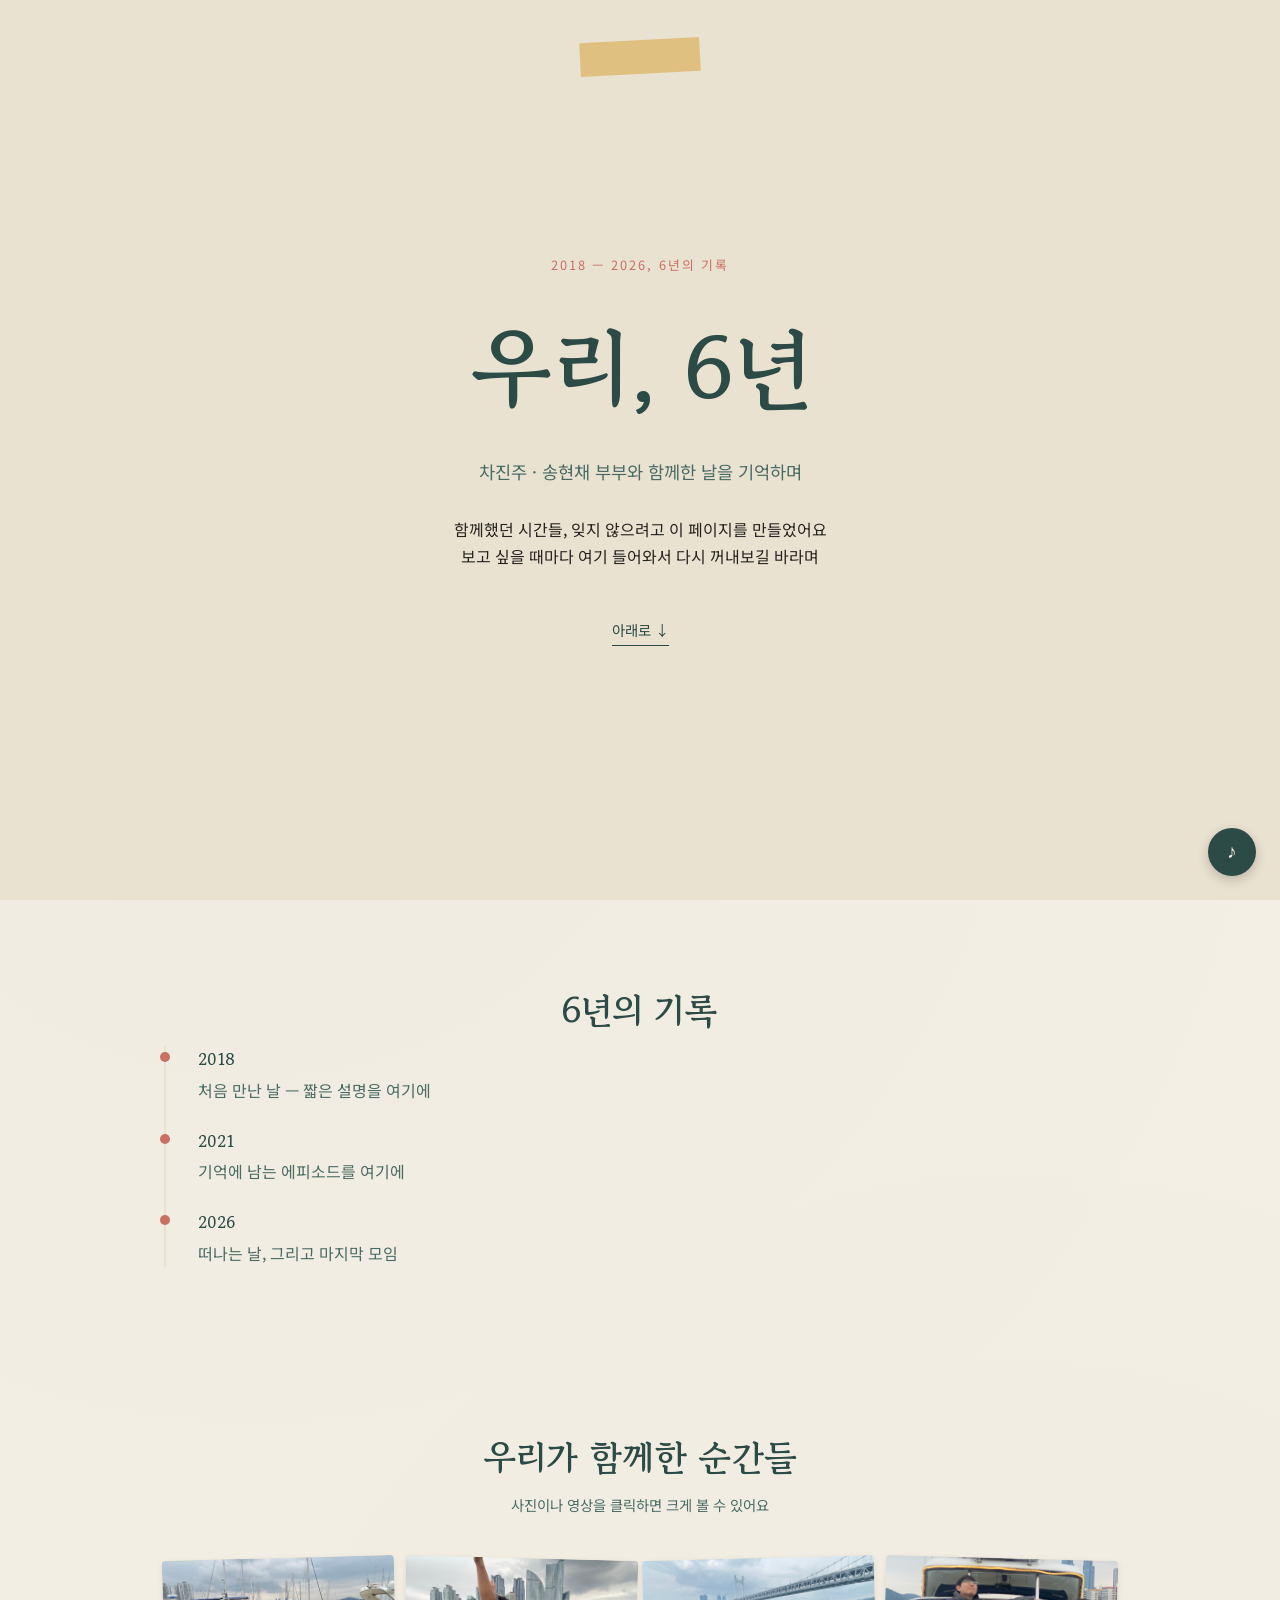
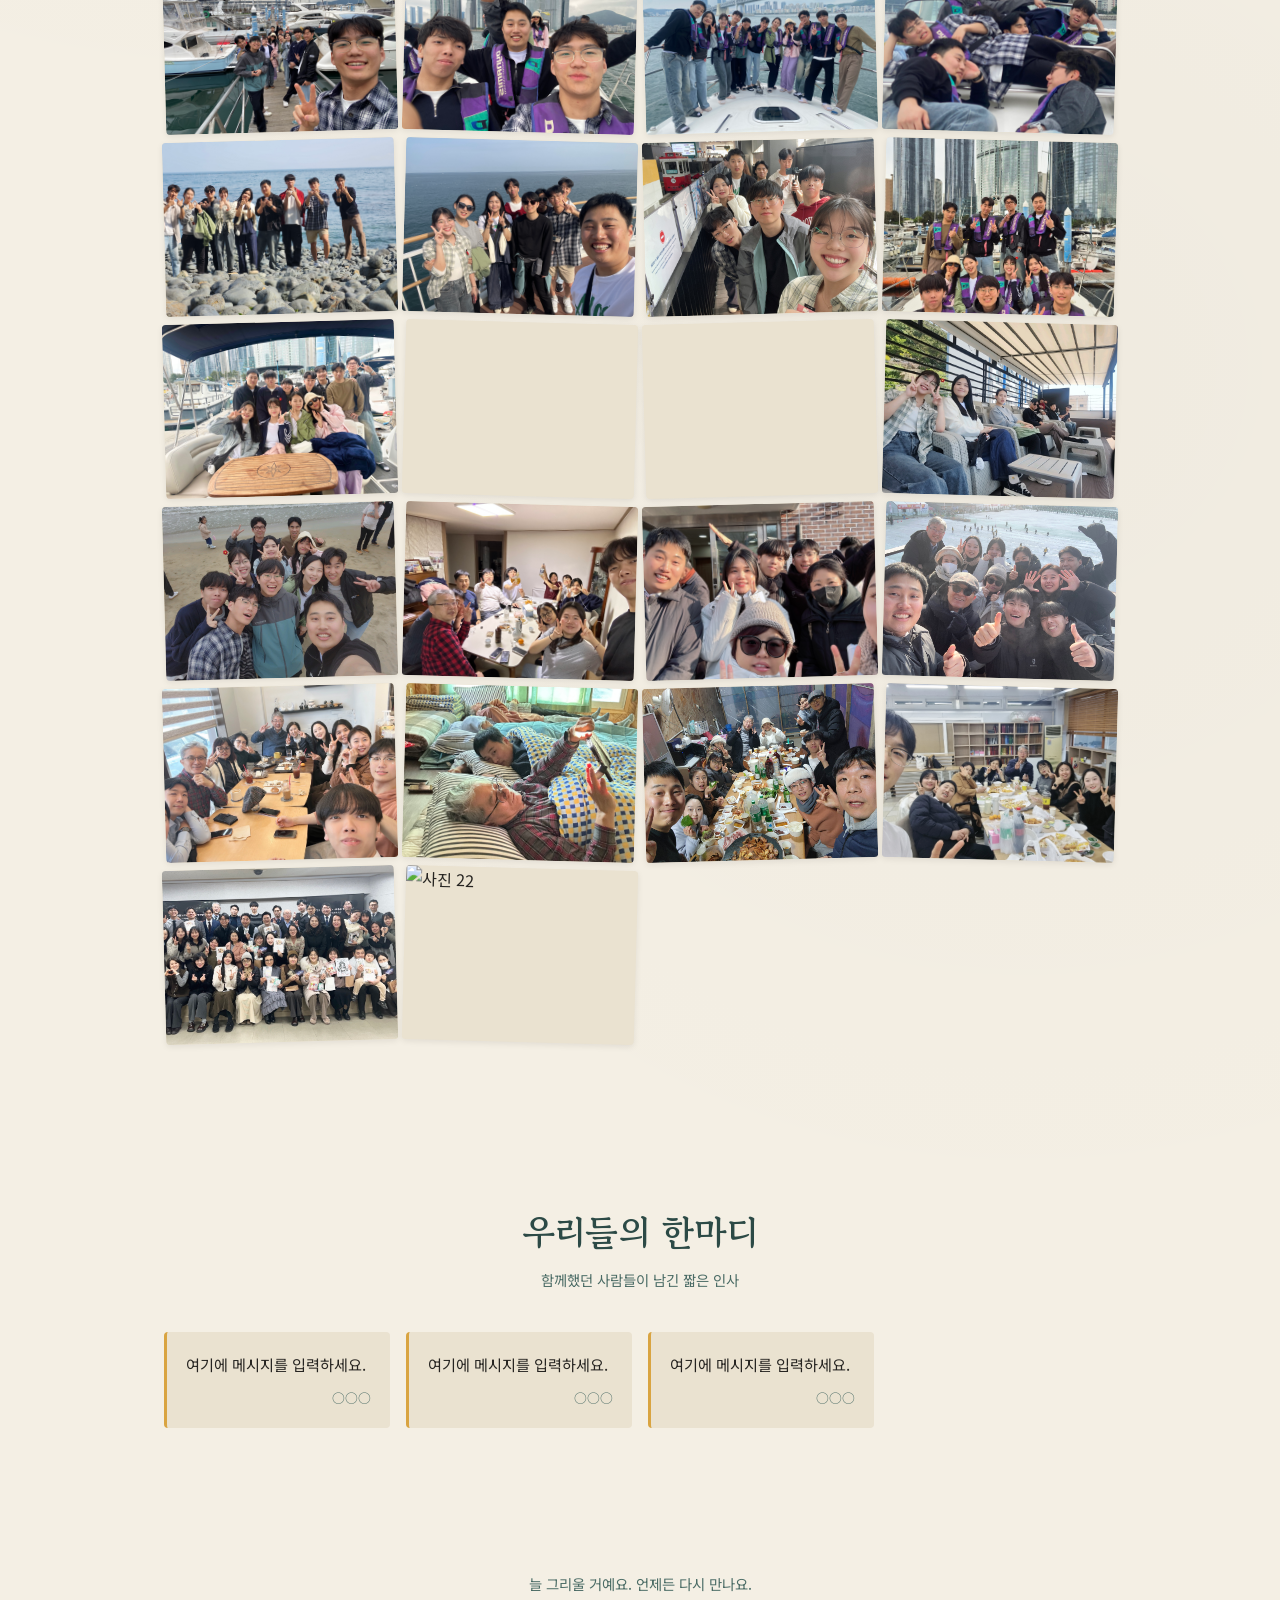
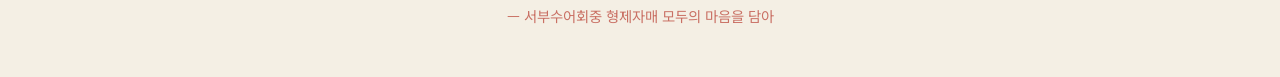
==== index.html @ b1789c15 "Merge branch 'main' of https://github.com/db-sxor/Memory" ====
<!DOCTYPE html>
<html lang="ko">
<head>
<meta charset="UTF-8">
<meta name="viewport" content="width=device-width, initial-scale=1.0">
<title>행복했던, 행복한, 행복할</title>
<link rel="preconnect" href="https://fonts.googleapis.com">
<link href="https://fonts.googleapis.com/css2?family=Gowun+Batang:wght@400;700&family=Noto+Sans+KR:wght@300;400;500;700&display=swap" rel="stylesheet">
<link rel="stylesheet" href="style.css">
</head>
<body>

  <!-- 배경음악 토글 버튼 -->
  <audio id="bgm" src="audio/song.mp3" loop></audio>
  <button id="musicToggle" class="music-toggle" aria-label="음악 재생/정지">
    <div id="musicTooltip" class="music-tooltip">
      버튼을 눌러 음악을 틀 수 있어요!
    </div>
    <span class="music-icon">♪</span>
  </button>

  <!-- ===== 1. HERO ===== -->
  <header class="hero">
    <div class="hero-tape"></div>
    <p class="hero-eyebrow">2018 — 2026, 6년의 기록</p>
    <h1 class="hero-title">우리, 6년</h1>
    <p class="hero-subtitle">차진주 · 송현채 부부와 함께한 날을 기억하며</p>
    <p class="hero-desc">
      함께했던 시간들, 잊지 않으려고 이 페이지를 만들었어요<br>
      보고 싶을 때마다 여기 들어와서 다시 꺼내보길 바라며
    </p>
    <a href="#gallery" class="hero-scroll" id="scrollBtn">아래로 ↓</a>
  </header>

  <!-- ===== 2. 타임라인 ===== -->
  <section class="timeline" id="timeline">
    <h2 class="section-title">6년의 기록</h2>
    <div class="timeline-track">
      <div class="timeline-item">
        <span class="timeline-year">2018</span>
        <p class="timeline-text">처음 만난 날 — 짧은 설명을 여기에</p>
      </div>
      <div class="timeline-item">
        <span class="timeline-year">2021</span>
        <p class="timeline-text">기억에 남는 에피소드를 여기에</p>
      </div>
      <div class="timeline-item">
        <span class="timeline-year">2026</span>
        <p class="timeline-text">떠나는 날, 그리고 마지막 모임</p>
      </div>
    </div>
  </section>

  <!-- ===== 3. 사진 및 영상 갤러리 ===== -->
  <section class="gallery" id="gallery">
    <h2 class="section-title">우리가 함께한 순간들</h2>
    <p class="section-desc">사진이나 영상을 클릭하면 크게 볼 수 있어요</p>
    <div class="gallery-grid" id="galleryGrid">
      <figure class="photo-card"><img src="images/1_250506.JPG" alt="사진 1" loading="lazy"></figure>
      <figure class="photo-card"><img src="images/2_250506.JPG" alt="사진 2" loading="lazy"></figure>
      <figure class="photo-card"><img src="images/3_250506.JPG" alt="사진 3" loading="lazy"></figure>
      <figure class="photo-card"><img src="images/4_250506.JPG" alt="사진 4" loading="lazy"></figure>
      <figure class="photo-card"><img src="images/5_250507.jpg" alt="사진 5" loading="lazy"></figure>
      <figure class="photo-card"><img src="images/6_250507.JPG" alt="사진 6" loading="lazy"></figure>
      <figure class="photo-card"><img src="images/7_250507.JPG" alt="사진 7" loading="lazy"></figure>
      <figure class="photo-card"><img src="images/8_250507.JPG" alt="사진 8" loading="lazy"></figure>
      <figure class="photo-card"><img src="images/9_250507.JPG" alt="사진 9" loading="lazy"></figure>
      
      <!-- 동영상 파일 (MP4) -->
      <figure class="photo-card">
        <video src="images/9-1_250507.MP4" autoplay muted loop playsinline></video>
      </figure>
      <figure class="photo-card">
        <video src="images/10_250507.MP4" autoplay muted loop playsinline></video>
      </figure>

      <figure class="photo-card"><img src="images/11_250508.JPG" alt="사진 12" loading="lazy"></figure>
      <figure class="photo-card"><img src="images/12_250508.JPG" alt="사진 13" loading="lazy"></figure>
      <figure class="photo-card"><img src="images/13_260110.jpg" alt="사진 14" loading="lazy"></figure>
      <figure class="photo-card"><img src="images/14_260117.JPG" alt="사진 15" loading="lazy"></figure>
      <figure class="photo-card"><img src="images/15_260117.JPG" alt="사진 16" loading="lazy"></figure>
      <figure class="photo-card"><img src="images/16_260117.JPG" alt="사진 17" loading="lazy"></figure>
      <figure class="photo-card"><img src="images/17_260117.jpg" alt="사진 18" loading="lazy"></figure>
      <figure class="photo-card"><img src="images/18_260117.JPG" alt="사진 19" loading="lazy"></figure>
      <figure class="photo-card"><img src="images/19_260221.JPG" alt="사진 20" loading="lazy"></figure>
      <figure class="photo-card"><img src="images/20_260110.JPG" alt="사진 21" loading="lazy"></figure>
      <figure class="photo-card"><img src="images/21_260222.JPG" alt="사진 22" loading="lazy"></figure>
    </div>
  </section>

  <!-- 라이트박스 (사진 및 영상 확대용) -->
  <div class="lightbox" id="lightbox">
    <button class="lightbox-close" id="lightboxClose" aria-label="닫기">×</button>
    <img src="" alt="" id="lightboxImg" style="display: none;">
    <video src="" id="lightboxVideo" controls style="display: none;"></video>
  </div>

  <!-- ===== 4. 메시지 모음 ===== -->
  <section class="messages" id="messages">
    <h2 class="section-title">우리들의 한마디</h2>
    <p class="section-desc">함께했던 사람들이 남긴 짧은 인사</p>
    <div class="message-wall" id="messageWall"></div>
  </section>

  <!-- ===== 5. FOOTER ===== -->
  <footer class="site-footer">
    <p>늘 그리울 거예요. 언제든 다시 만나요.</p>
    <p class="footer-signature">— 서부수어회중 형제자매 모두의 마음을 담아</p>
  </footer>

  <script src="script.js"></script>
</body>
</html>
---- style.css ----
/* =========================================================
   토큰
   색: 종이 크림 #F4EFE4 / 잉크 딥틸 #2C4A46 / 로즈 #C97064 / 머스타드 #D9A441 / 잉크 블랙 #262421
   글꼴: 제목 Gowun Batang(손글씨 같은 세리프) / 본문 Noto Sans KR
========================================================= */
:root {
  --paper: #F4EFE4;
  --paper-deep: #EAE2D0;
  --ink: #2C4A46;
  --ink-soft: #4A6B65;
  --rose: #C97064;
  --mustard: #D9A441;
  --text: #262421;
  --radius: 4px;
}

* { box-sizing: border-box; margin: 0; padding: 0; }

body {
  background: var(--paper);
  color: var(--text);
  font-family: 'Noto Sans KR', sans-serif;
  line-height: 1.7;
  /* 종이 질감: 은은한 노이즈 그라디언트 */
  background-image:
    radial-gradient(circle at 20% 20%, rgba(0,0,0,0.02) 0%, transparent 40%),
    radial-gradient(circle at 80% 60%, rgba(0,0,0,0.02) 0%, transparent 40%);
}

h1, h2 { font-family: 'Gowun Batang', serif; }

.section-title {
  font-size: clamp(1.6rem, 4vw, 2.2rem);
  text-align: center;
  color: var(--ink);
  margin-bottom: 0.4rem;
}
.section-desc {
  text-align: center;
  color: var(--ink-soft);
  font-size: 0.9rem;
  margin-bottom: 2.5rem;
}

section { padding: 5rem 1.5rem; max-width: 1000px; margin: 0 auto; }

/* ===== HERO ===== */
.hero {
  min-height: 100svh;
  display: flex;
  flex-direction: column;
  align-items: center;
  justify-content: center;
  text-align: center;
  padding: 2rem;
  position: relative;
  background: var(--paper-deep);
}
.hero-tape {
  position: absolute;
  top: 40px;
  width: 120px;
  height: 34px;
  background: rgba(217, 164, 65, 0.55);
  transform: rotate(-3deg);
}
.hero-eyebrow {
  letter-spacing: 0.15em;
  font-size: 0.8rem;
  color: var(--rose);
  text-transform: uppercase;
  margin-bottom: 1rem;
}
.hero-title {
  font-size: clamp(3rem, 10vw, 5.5rem);
  color: var(--ink);
}
.hero-subtitle {
  margin-top: 1rem;
  font-size: 1.1rem;
  color: var(--ink-soft);
}
.hero-desc {
  margin-top: 1.8rem;
  max-width: 480px;
  color: var(--text);
}
.hero-scroll {
  margin-top: 3rem;
  color: var(--ink);
  text-decoration: none;
  border-bottom: 1px solid var(--ink);
  padding-bottom: 2px;
  font-size: 0.9rem;
}

/* ===== TIMELINE ===== */
.timeline-track {
  display: flex;
  flex-direction: column;
  gap: 1.5rem;
  border-left: 2px solid var(--paper-deep);
  padding-left: 2rem;
}
.timeline-item { position: relative; }
.timeline-item::before {
  content: "";
  position: absolute;
  left: -2.4rem;
  top: 6px;
  width: 10px;
  height: 10px;
  border-radius: 50%;
  background: var(--rose);
}
.timeline-year {
  font-family: 'Gowun Batang', serif;
  color: var(--ink);
  font-weight: 700;
  display: block;
  margin-bottom: 0.2rem;
}
.timeline-text { color: var(--ink-soft); }

/* ===== GALLERY ===== */
.gallery-grid {
  display: grid !important;
  grid-template-columns: repeat(4, 1fr) !important;
  gap: 0.5rem;
}
.photo-card {
  overflow: hidden;
  border-radius: var(--radius);
  background: var(--paper-deep);
  cursor: pointer;
  transform: rotate(0deg);
  transition: transform 0.25s ease, box-shadow 0.25s ease;
  box-shadow: 0 2px 6px rgba(0,0,0,0.08);
}
.photo-card:nth-child(odd) { transform: rotate(-1.5deg); }
.photo-card:nth-child(even) { transform: rotate(1.5deg); }
.photo-card:hover {
  transform: rotate(0deg) scale(1.03);
  box-shadow: 0 8px 20px rgba(0,0,0,0.15);
}
.photo-card img {
  width: 100%;
  aspect-ratio: 4/3;
  object-fit: cover;
  display: block;
}

/* 동영상이 카드 안에서 사진처럼 깔끔하게 차도록 스타일 보정 */
  .photo-card video {
    width: 100%;
    height: 100%;
    object-fit: cover;
    display: block;
    cursor: pointer;
  }
  /* 라이트박스 내 비디오 스타일 */
  .lightbox video {
    max-width: 90%;
    max-height: 80vh;
    border-radius: 8px;
    outline: none;
  }

/* ===== LIGHTBOX ===== */
.lightbox {
  display: none;
  position: fixed;
  inset: 0;
  background: rgba(38,36,33,0.92);
  z-index: 100;
  align-items: center;
  justify-content: center;
  padding: 2rem;
}
.lightbox.active { display: flex; }
.lightbox img {
  max-width: 90vw;
  max-height: 85vh;
  border-radius: var(--radius);
}
.lightbox-close {
  position: absolute;
  top: 1.5rem;
  right: 1.5rem;
  background: none;
  border: none;
  color: var(--paper);
  font-size: 2rem;
  cursor: pointer;
}

/* ===== MESSAGES ===== */
.message-wall {
  display: grid;
  grid-template-columns: repeat(auto-fill, minmax(220px, 1fr));
  gap: 1rem;
}
.message-card {
  background: var(--paper-deep);
  border-radius: var(--radius);
  padding: 1.2rem;
  font-size: 0.95rem;
  border-left: 3px solid var(--mustard);
}
.message-name {
  display: block;
  margin-top: 0.6rem;
  font-size: 0.8rem;
  color: var(--ink-soft);
  text-align: right;
}

/* ===== FOOTER ===== */
.site-footer {
  text-align: center;
  padding: 4rem 1.5rem 3rem;
  color: var(--ink-soft);
  font-size: 0.9rem;
}
.footer-signature { margin-top: 0.5rem; color: var(--rose); }

/* ===== MUSIC TOGGLE ===== */
.music-toggle {
  position: fixed;
  bottom: 1.5rem;
  right: 1.5rem;
  width: 48px;
  height: 48px;
  border-radius: 50%;
  border: none;
  background: var(--ink);
  color: var(--paper);
  font-size: 1.2rem;
  cursor: pointer;
  z-index: 50;
  box-shadow: 0 4px 12px rgba(0,0,0,0.2);
}
.music-toggle.playing { background: var(--rose); }

.music-tooltip {
  position: absolute;
  bottom: 130%; 
  right: 0;               /* 오른쪽 끝 기준으로 정렬 (밖으로 나가는 현상 방지) */
  left: auto;             /* 기존 중앙 정렬 해제 */
  transform: none;        /* 기존 중앙 정렬 해제 */
  
  background-color: #222222;
  color: #ffffff;
  
  padding: 10px 18px;
  font-size: 15px;
  font-weight: 600;
  border-radius: 10px;
  
  white-space: nowrap;
  box-shadow: 0 4px 14px rgba(0, 0, 0, 0.25);
  
  opacity: 1;
  transition: opacity 0.4s ease, transform 0.4s ease;
  pointer-events: none;
  z-index: 10;
}

/* 꼬리표 위치: 오른쪽 밑으로 이동 */
.music-tooltip::after {
  content: "";
  position: absolute;
  top: 100%;
  right: 15px;            /* 오른쪽 끝에서 15px 안쪽에 꼬리표 배치 */
  left: auto;             /* 기존 중앙 정렬 해제 */
  transform: none;        /* 기존 중앙 정렬 해제 */
  border-width: 8px;
  border-style: solid;
  border-color: #222222 transparent transparent transparent;
}

/* 3초 후 사라짐 클래스 */
.music-tooltip.fade-out {
  opacity: 0;
  transform: translateY(6px);
}

@media (max-width: 600px) {
  section { padding: 3.5rem 1.2rem; }
}
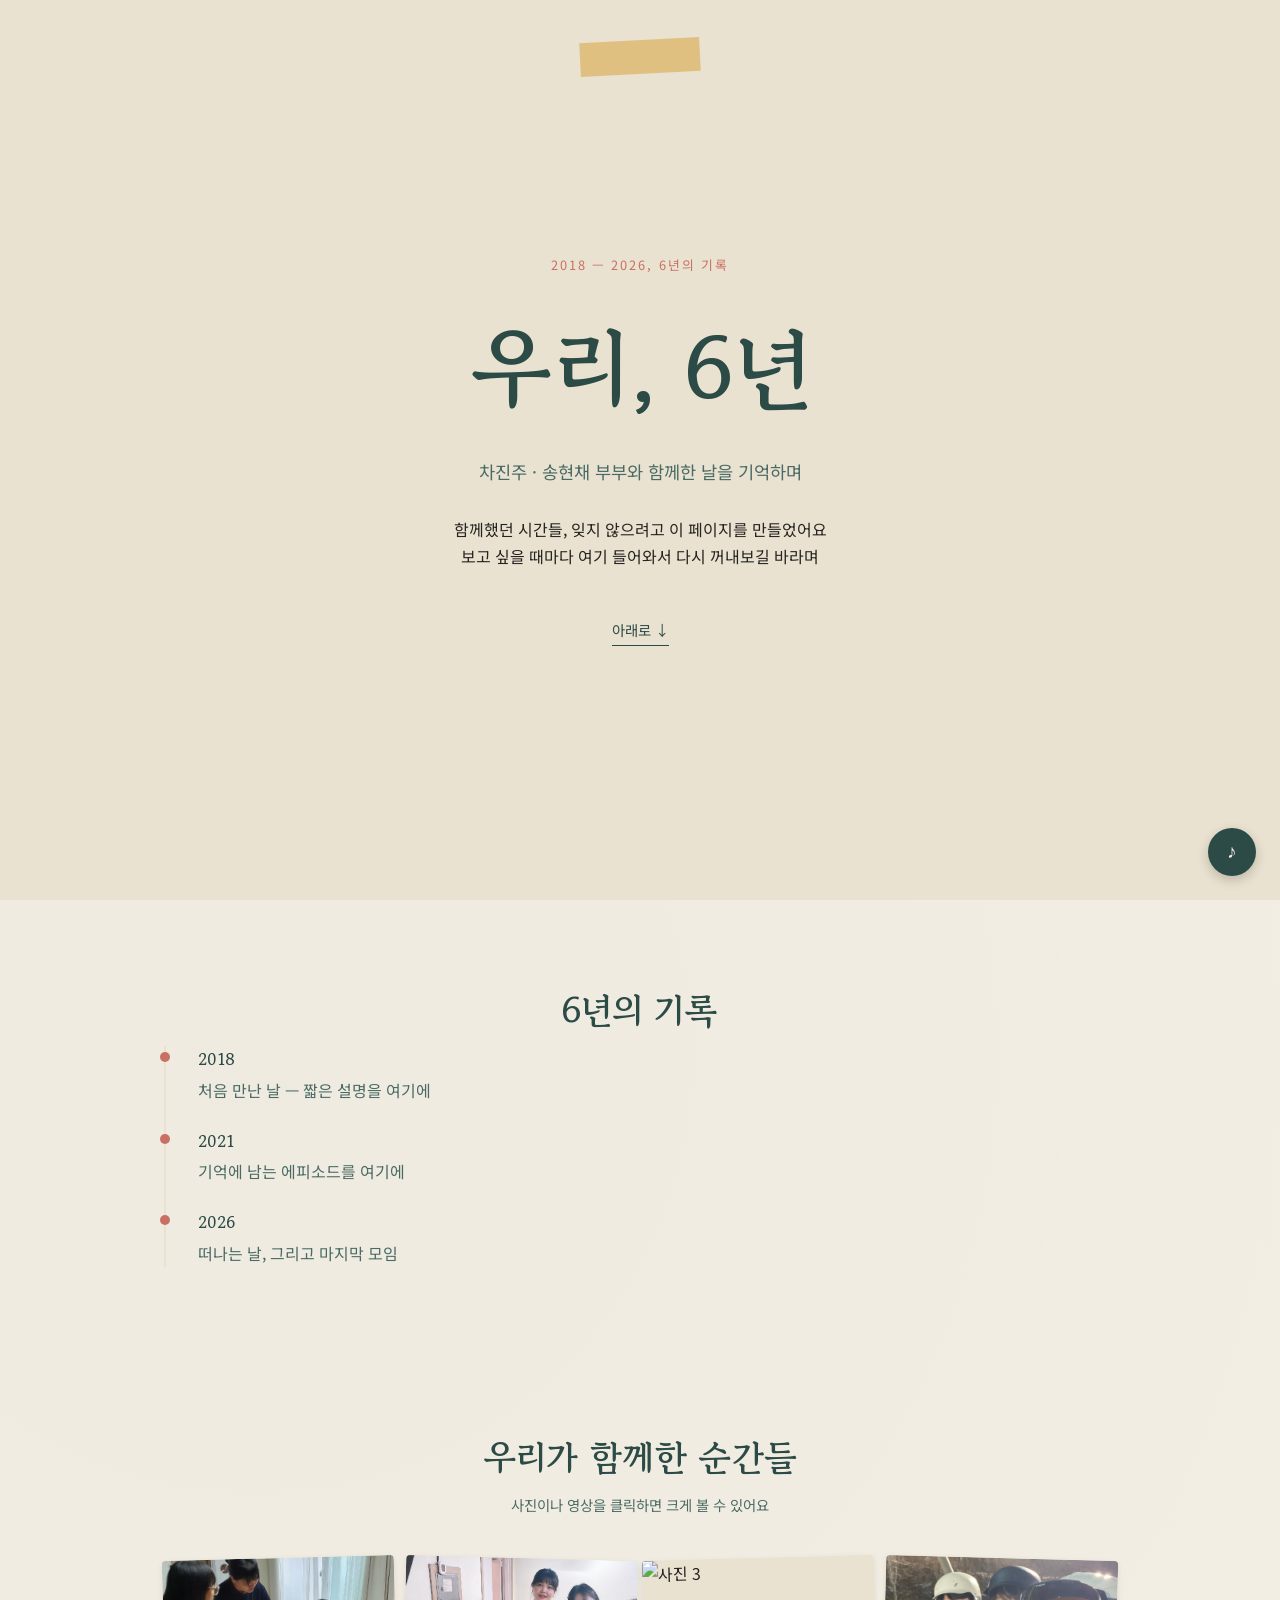
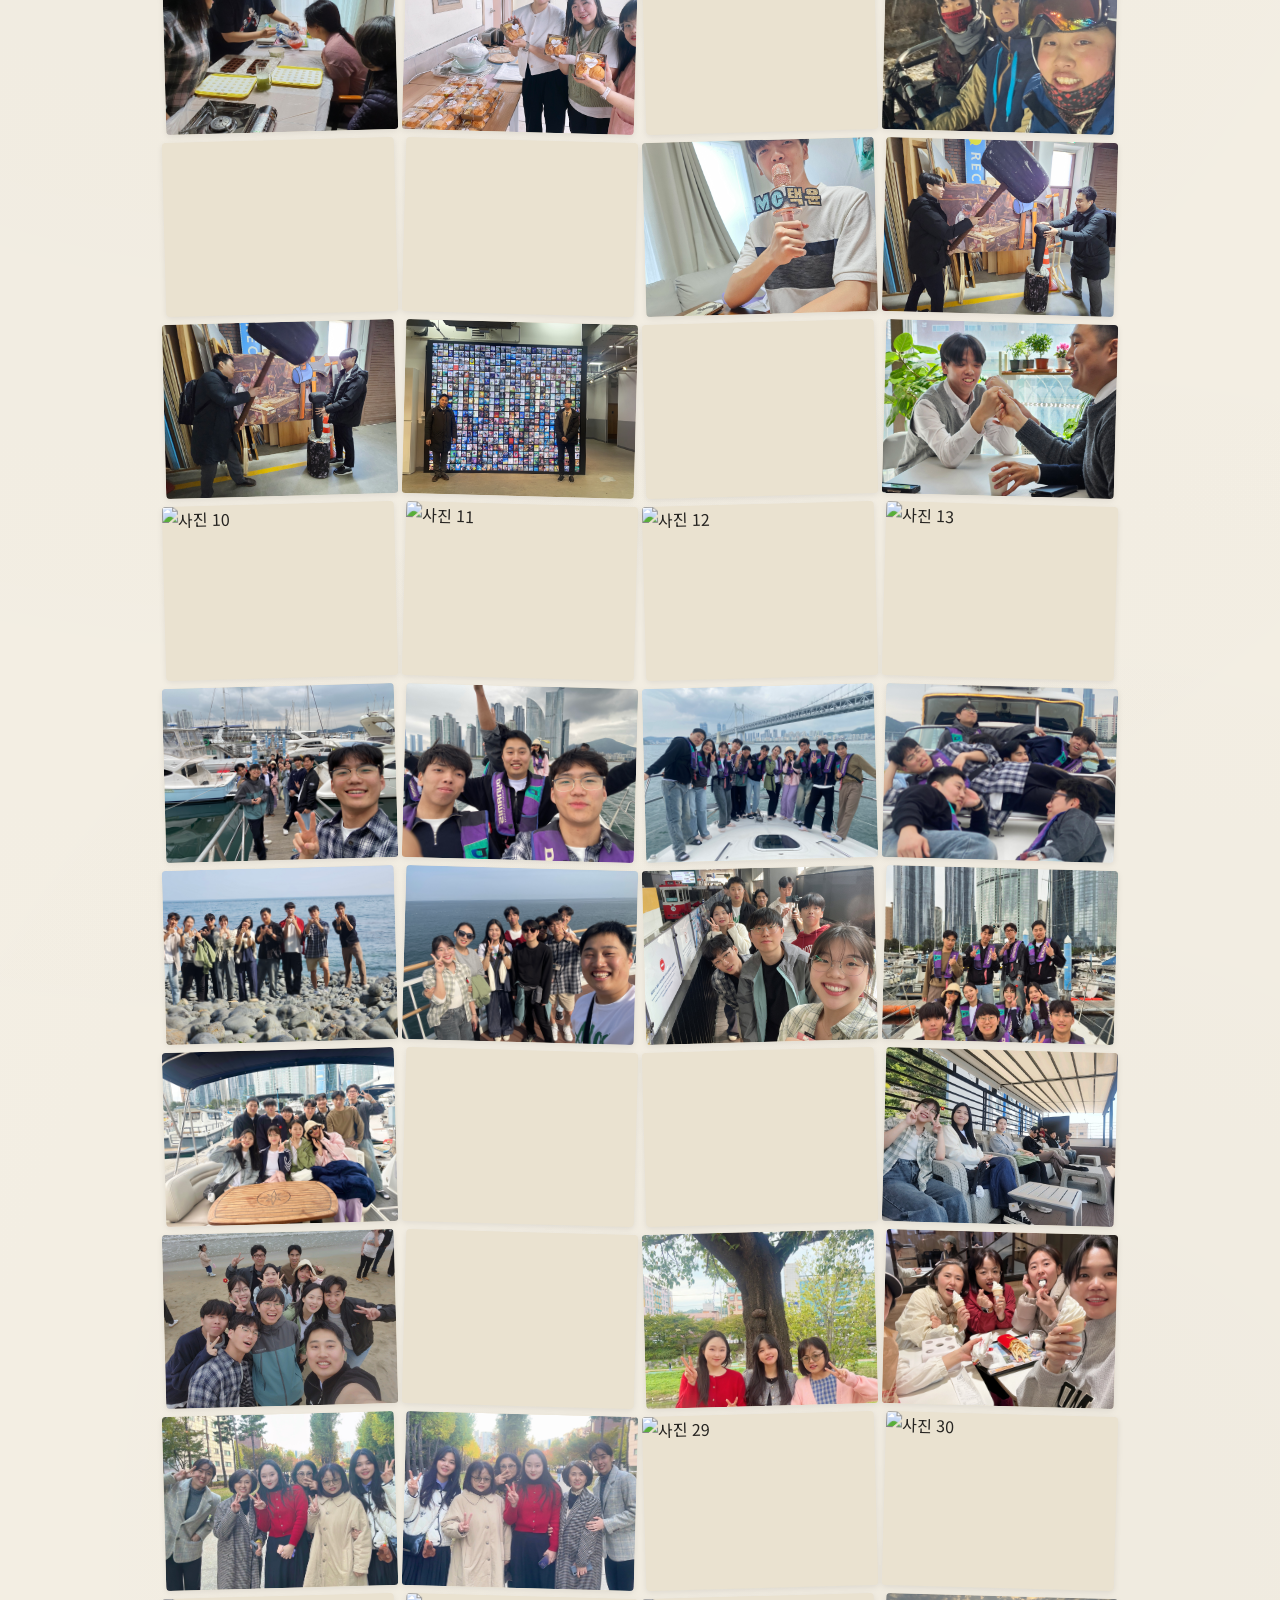
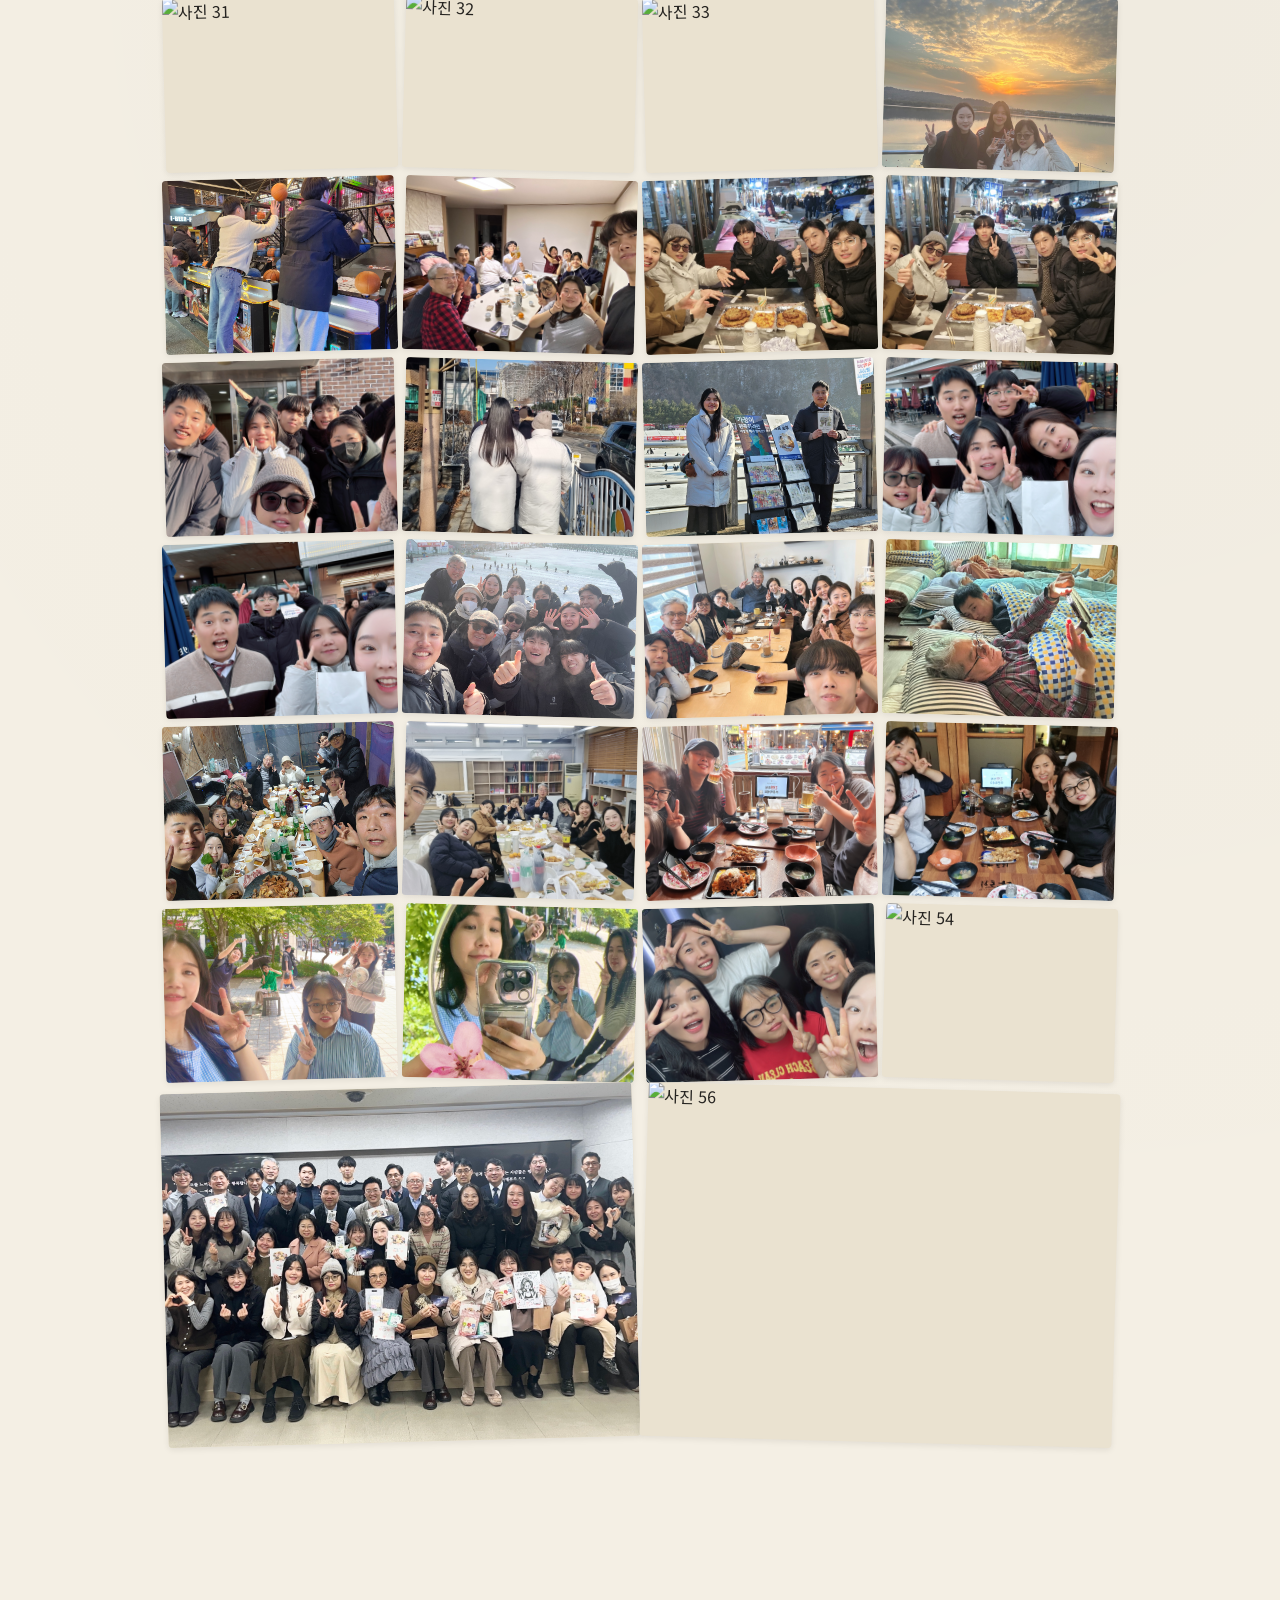
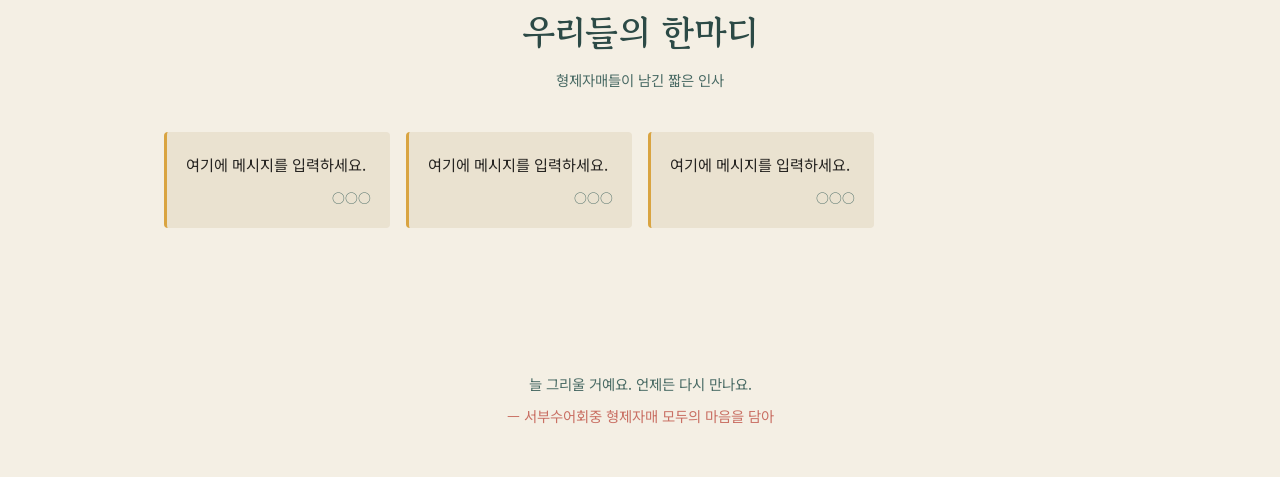
==== commit 09fa6acb: "사진/동영상/음악 추가, 멘트 변경" ====
--- a/index.html
+++ b/index.html
@@ -11,7 +11,7 @@
 <body>
 
   <!-- 배경음악 토글 버튼 -->
-  <audio id="bgm" src="audio/song.mp3" loop></audio>
+  <audio id="bgm"></audio>
   <button id="musicToggle" class="music-toggle" aria-label="음악 재생/정지">
     <div id="musicTooltip" class="music-tooltip">
       버튼을 눌러 음악을 틀 수 있어요!
@@ -56,35 +56,68 @@
     <h2 class="section-title">우리가 함께한 순간들</h2>
     <p class="section-desc">사진이나 영상을 클릭하면 크게 볼 수 있어요</p>
     <div class="gallery-grid" id="galleryGrid">
-      <figure class="photo-card"><img src="images/1_250506.JPG" alt="사진 1" loading="lazy"></figure>
-      <figure class="photo-card"><img src="images/2_250506.JPG" alt="사진 2" loading="lazy"></figure>
-      <figure class="photo-card"><img src="images/3_250506.JPG" alt="사진 3" loading="lazy"></figure>
-      <figure class="photo-card"><img src="images/4_250506.JPG" alt="사진 4" loading="lazy"></figure>
-      <figure class="photo-card"><img src="images/5_250507.jpg" alt="사진 5" loading="lazy"></figure>
-      <figure class="photo-card"><img src="images/6_250507.JPG" alt="사진 6" loading="lazy"></figure>
-      <figure class="photo-card"><img src="images/7_250507.JPG" alt="사진 7" loading="lazy"></figure>
-      <figure class="photo-card"><img src="images/8_250507.JPG" alt="사진 8" loading="lazy"></figure>
-      <figure class="photo-card"><img src="images/9_250507.JPG" alt="사진 9" loading="lazy"></figure>
-      
-      <!-- 동영상 파일 (MP4) -->
-      <figure class="photo-card">
-        <video src="images/9-1_250507.MP4" autoplay muted loop playsinline></video>
-      </figure>
-      <figure class="photo-card">
-        <video src="images/10_250507.MP4" autoplay muted loop playsinline></video>
-      </figure>
-
-      <figure class="photo-card"><img src="images/11_250508.JPG" alt="사진 12" loading="lazy"></figure>
-      <figure class="photo-card"><img src="images/12_250508.JPG" alt="사진 13" loading="lazy"></figure>
-      <figure class="photo-card"><img src="images/13_260110.jpg" alt="사진 14" loading="lazy"></figure>
-      <figure class="photo-card"><img src="images/14_260117.JPG" alt="사진 15" loading="lazy"></figure>
-      <figure class="photo-card"><img src="images/15_260117.JPG" alt="사진 16" loading="lazy"></figure>
-      <figure class="photo-card"><img src="images/16_260117.JPG" alt="사진 17" loading="lazy"></figure>
-      <figure class="photo-card"><img src="images/17_260117.jpg" alt="사진 18" loading="lazy"></figure>
-      <figure class="photo-card"><img src="images/18_260117.JPG" alt="사진 19" loading="lazy"></figure>
-      <figure class="photo-card"><img src="images/19_260221.JPG" alt="사진 20" loading="lazy"></figure>
-      <figure class="photo-card"><img src="images/20_260110.JPG" alt="사진 21" loading="lazy"></figure>
-      <figure class="photo-card"><img src="images/21_260222.JPG" alt="사진 22" loading="lazy"></figure>
+      <figure class="photo-card"><img src="images/A_230117.jpg" alt="사진 1" loading="lazy"></figure>
+      <figure class="photo-card"><img src="images/B_230614.jpg" alt="사진 2" loading="lazy"></figure>
+      <figure class="photo-card"><img src="images/C_230910.jpg" alt="사진 3" loading="lazy"></figure>
+      <figure class="photo-card"><img src="images/D_240211.jpg" alt="사진 4" loading="lazy"></figure>
+      <figure class="photo-card"><video src="images/E_240719.mp4" autoplay muted loop playsinline></video></figure>
+      <figure class="photo-card"><video src="images/F_240823.mp4" autoplay muted loop playsinline></video></figure>
+      <figure class="photo-card"><img src="images/G_240907.jpg" alt="사진 5" loading="lazy"></figure>
+      <figure class="photo-card"><img src="images/H_250206_1.jpg" alt="사진 6" loading="lazy"></figure>
+      <figure class="photo-card"><img src="images/I_250206_2.jpg" alt="사진 7" loading="lazy"></figure>
+      <figure class="photo-card"><img src="images/J_250206_3.jpg" alt="사진 8" loading="lazy"></figure>
+      <figure class="photo-card"><video src="images/K_250222_1.mp4" autoplay muted loop playsinline></video></figure>
+      <figure class="photo-card"><img src="images/L_250222_2.jpg" alt="사진 9" loading="lazy"></figure>
+      <figure class="photo-card"><img src="images/M_250329_1.jpg" alt="사진 10" loading="lazy"></figure>
+      <figure class="photo-card"><img src="images/N_250329_2.jpg" alt="사진 11" loading="lazy"></figure>
+      <figure class="photo-card"><img src="images/O_250329_3.jpg" alt="사진 12" loading="lazy"></figure>
+      <figure class="photo-card"><img src="images/P_250329_4.jpg" alt="사진 13" loading="lazy"></figure>
+      <figure class="photo-card"><img src="images/1_250506.JPG" alt="사진 14" loading="lazy"></figure>
+      <figure class="photo-card"><img src="images/2_250506.JPG" alt="사진 15" loading="lazy"></figure>
+      <figure class="photo-card"><img src="images/3_250506.JPG" alt="사진 16" loading="lazy"></figure>
+      <figure class="photo-card"><img src="images/4_250506.JPG" alt="사진 17" loading="lazy"></figure>
+      <figure class="photo-card"><img src="images/5_250507.jpg" alt="사진 18" loading="lazy"></figure>
+      <figure class="photo-card"><img src="images/6_250507.JPG" alt="사진 19" loading="lazy"></figure>
+      <figure class="photo-card"><img src="images/7_250507.JPG" alt="사진 20" loading="lazy"></figure>
+      <figure class="photo-card"><img src="images/8_250507.JPG" alt="사진 21" loading="lazy"></figure>
+      <figure class="photo-card"><img src="images/9_250507.JPG" alt="사진 22" loading="lazy"></figure>
+      <figure class="photo-card"><video src="images/9-1_250507.MP4" autoplay muted loop playsinline></video></figure>
+      <figure class="photo-card"><video src="images/10_250507.MP4" autoplay muted loop playsinline></video></figure>
+      <figure class="photo-card"><img src="images/11_250508.JPG" alt="사진 23" loading="lazy"></figure>
+      <figure class="photo-card"><img src="images/12_250508.JPG" alt="사진 24" loading="lazy"></figure>
+      <figure class="photo-card"><video src="images/Q_250601_1.mp4" autoplay muted loop playsinline></video></figure>
+      <figure class="photo-card"><img src="images/R_251019.jpg" alt="사진 25" loading="lazy"></figure>
+      <figure class="photo-card"><img src="images/S_251102_1.jpg" alt="사진 26" loading="lazy"></figure>
+      <figure class="photo-card"><img src="images/T_251102_2.jpg" alt="사진 27" loading="lazy"></figure>
+      <figure class="photo-card"><img src="images/U_251102_3.jpg" alt="사진 28" loading="lazy"></figure>
+      <figure class="photo-card"><img src="images/V_251102_4.jpg" alt="사진 29" loading="lazy"></figure>
+      <figure class="photo-card"><img src="images/W_251102_5.jpg" alt="사진 30" loading="lazy"></figure>
+      <figure class="photo-card"><img src="images/X_251102_6.jpg" alt="사진 31" loading="lazy"></figure>
+      <figure class="photo-card"><img src="images/Y_251102_7.jpg" alt="사진 32" loading="lazy"></figure>
+      <figure class="photo-card"><img src="images/Z_251102_8.jpg" alt="사진 33" loading="lazy"></figure>
+      <figure class="photo-card"><img src="images/A1_251115.jpg" alt="사진 34" loading="lazy"></figure>
+      <figure class="photo-card"><img src="images/B1_251231.jpg" alt="사진 35" loading="lazy"></figure>
+      <figure class="photo-card"><img src="images/13_260110.jpg" alt="사진 36" loading="lazy"></figure>
+      <figure class="photo-card"><img src="images/C1_260114_1.jpg" alt="사진 37" loading="lazy"></figure>
+      <figure class="photo-card"><img src="images/D1_260114_2.jpg" alt="사진 38" loading="lazy"></figure>
+      <figure class="photo-card"><img src="images/14_260117.JPG" alt="사진 39" loading="lazy"></figure>
+      <figure class="photo-card"><img src="images/E1_260117_1.jpg" alt="사진 40" loading="lazy"></figure>
+      <figure class="photo-card"><img src="images/F1_260117_2.jpg" alt="사진 41" loading="lazy"></figure>
+      <figure class="photo-card"><img src="images/G1_260117_3.jpg" alt="사진 42" loading="lazy"></figure>
+      <figure class="photo-card"><img src="images/H1_260117_4.jpg" alt="사진 43" loading="lazy"></figure>
+      <figure class="photo-card"><img src="images/15_260117.JPG" alt="사진 44" loading="lazy"></figure>
+      <figure class="photo-card"><img src="images/16_260117.JPG" alt="사진 45" loading="lazy"></figure>
+      <figure class="photo-card"><img src="images/17_260117.jpg" alt="사진 46" loading="lazy"></figure>
+      <figure class="photo-card"><img src="images/18_260117.JPG" alt="사진 47" loading="lazy"></figure>
+      <figure class="photo-card"><img src="images/19_260221.JPG" alt="사진 48" loading="lazy"></figure>
+      <figure class="photo-card"><img src="images/I1_260418_1.jpg" alt="사진 49" loading="lazy"></figure>
+      <figure class="photo-card"><img src="images/J1_260418_2.jpg" alt="사진 50" loading="lazy"></figure>
+      <figure class="photo-card"><img src="images/K1_260516_1.jpg" alt="사진 51" loading="lazy"></figure>
+      <figure class="photo-card"><img src="images/L1_260516_2.jpg" alt="사진 52" loading="lazy"></figure>
+      <figure class="photo-card"><img src="images/M1_260716.jpg" alt="사진 53" loading="lazy"></figure>
+      <figure class="photo-card"><img src="images/heart.png" alt="사진 54" loading="lazy"></figure>
+      <figure class="photo-card"><img src="images/20_260110.JPG" alt="사진 55" loading="lazy"></figure>
+      <figure class="photo-card"><img src="images/21_260222.JPG" alt="사진 56" loading="lazy"></figure>
     </div>
   </section>
 
@@ -98,7 +131,7 @@
   <!-- ===== 4. 메시지 모음 ===== -->
   <section class="messages" id="messages">
     <h2 class="section-title">우리들의 한마디</h2>
-    <p class="section-desc">함께했던 사람들이 남긴 짧은 인사</p>
+    <p class="section-desc">형제자매들이 남긴 짧은 인사</p>
     <div class="message-wall" id="messageWall"></div>
   </section>
 
--- a/style.css
+++ b/style.css
@@ -136,6 +136,7 @@
   transform: rotate(0deg);
   transition: transform 0.25s ease, box-shadow 0.25s ease;
   box-shadow: 0 2px 6px rgba(0,0,0,0.08);
+  aspect-ratio: 4/3;
 }
 .photo-card:nth-child(odd) { transform: rotate(-1.5deg); }
 .photo-card:nth-child(even) { transform: rotate(1.5deg); }
@@ -158,6 +159,20 @@
     display: block;
     cursor: pointer;
   }
+
+  .photo-card:nth-last-child(2),
+  .photo-card:nth-last-child(1) {
+    grid-column: span 2 !important; /* 4열 중 2열(50%)을 차지 */
+  }
+
+  /* 마지막 2장의 이미지/동영상 비율도 더 크게 보기 좋게 조절 */
+  .photo-card:nth-last-child(2) img,
+  .photo-card:nth-last-child(1) img,
+  .photo-card:nth-last-child(2) video,
+  .photo-card:nth-last-child(1) video {
+    aspect-ratio: 4/3; /* 큰 카드에 맞춰 가로형 비율로 표시 */
+  }
+
   /* 라이트박스 내 비디오 스타일 */
   .lightbox video {
     max-width: 90%;
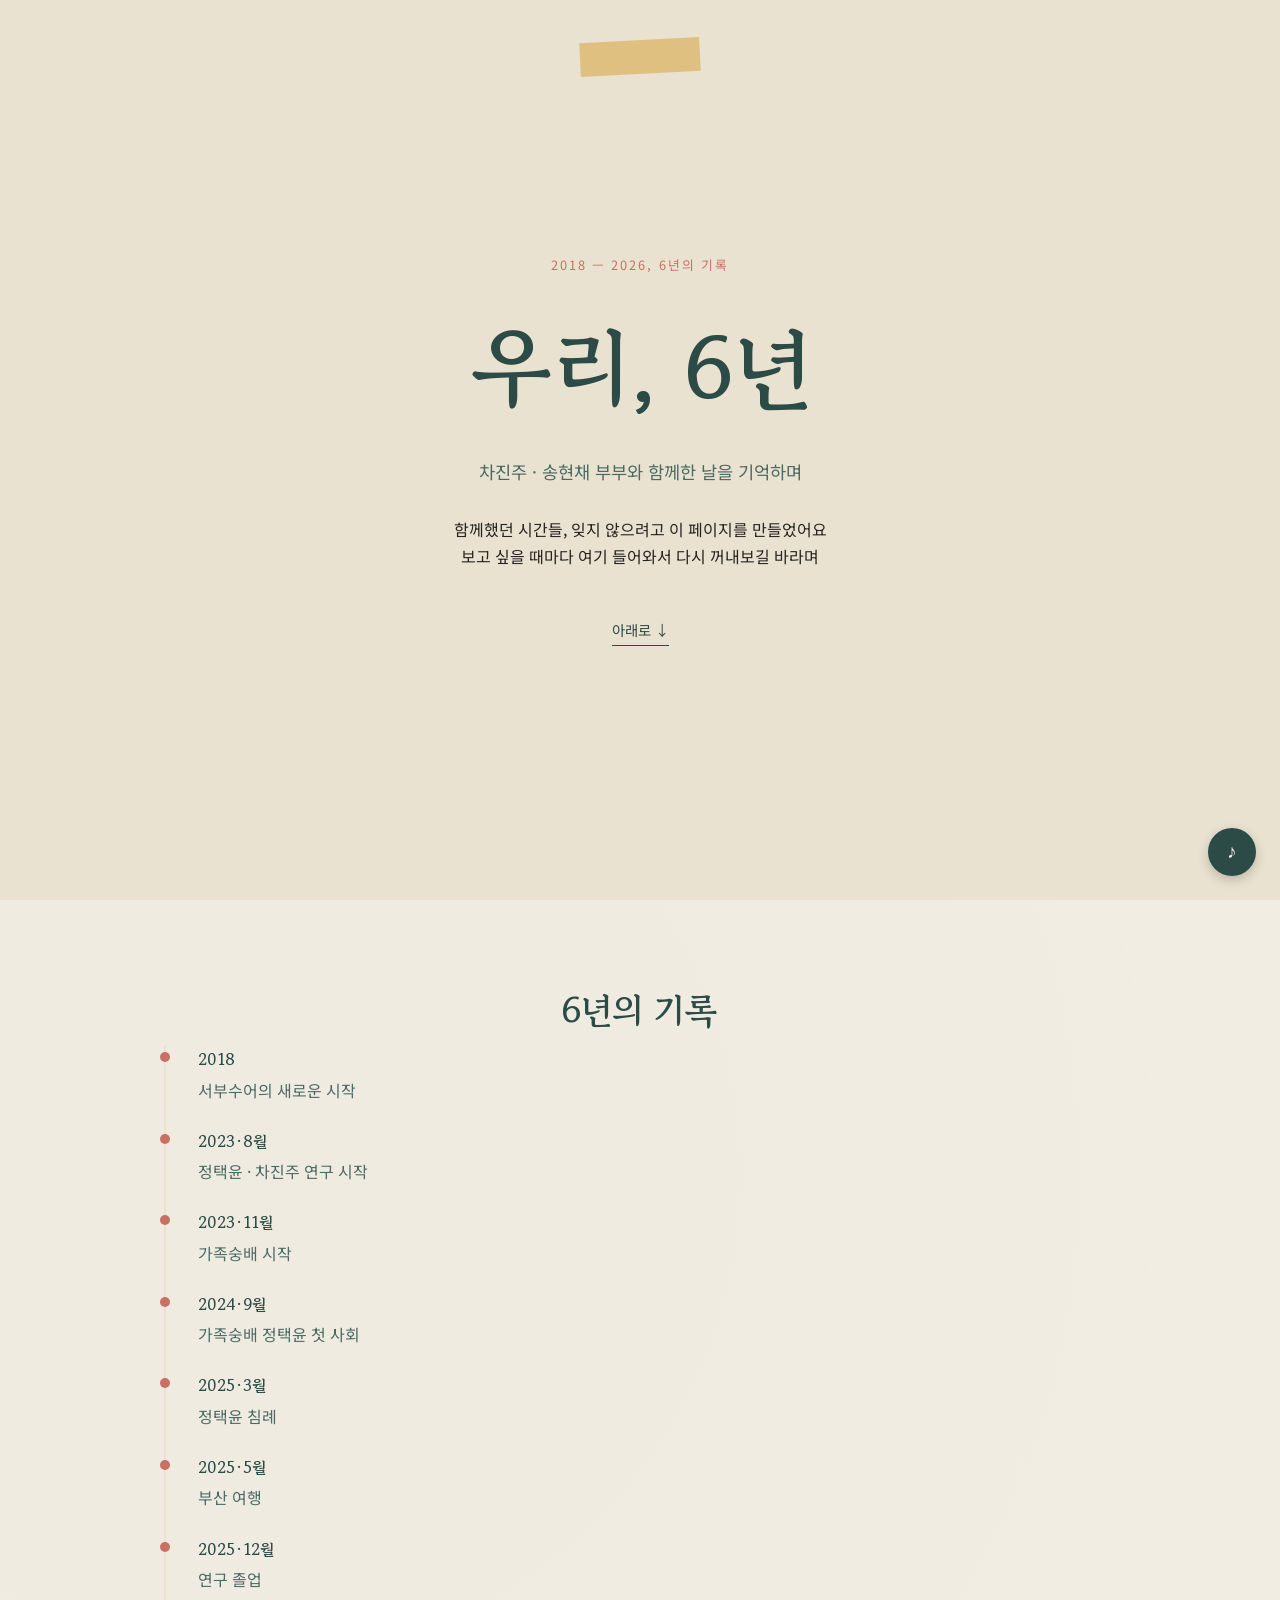
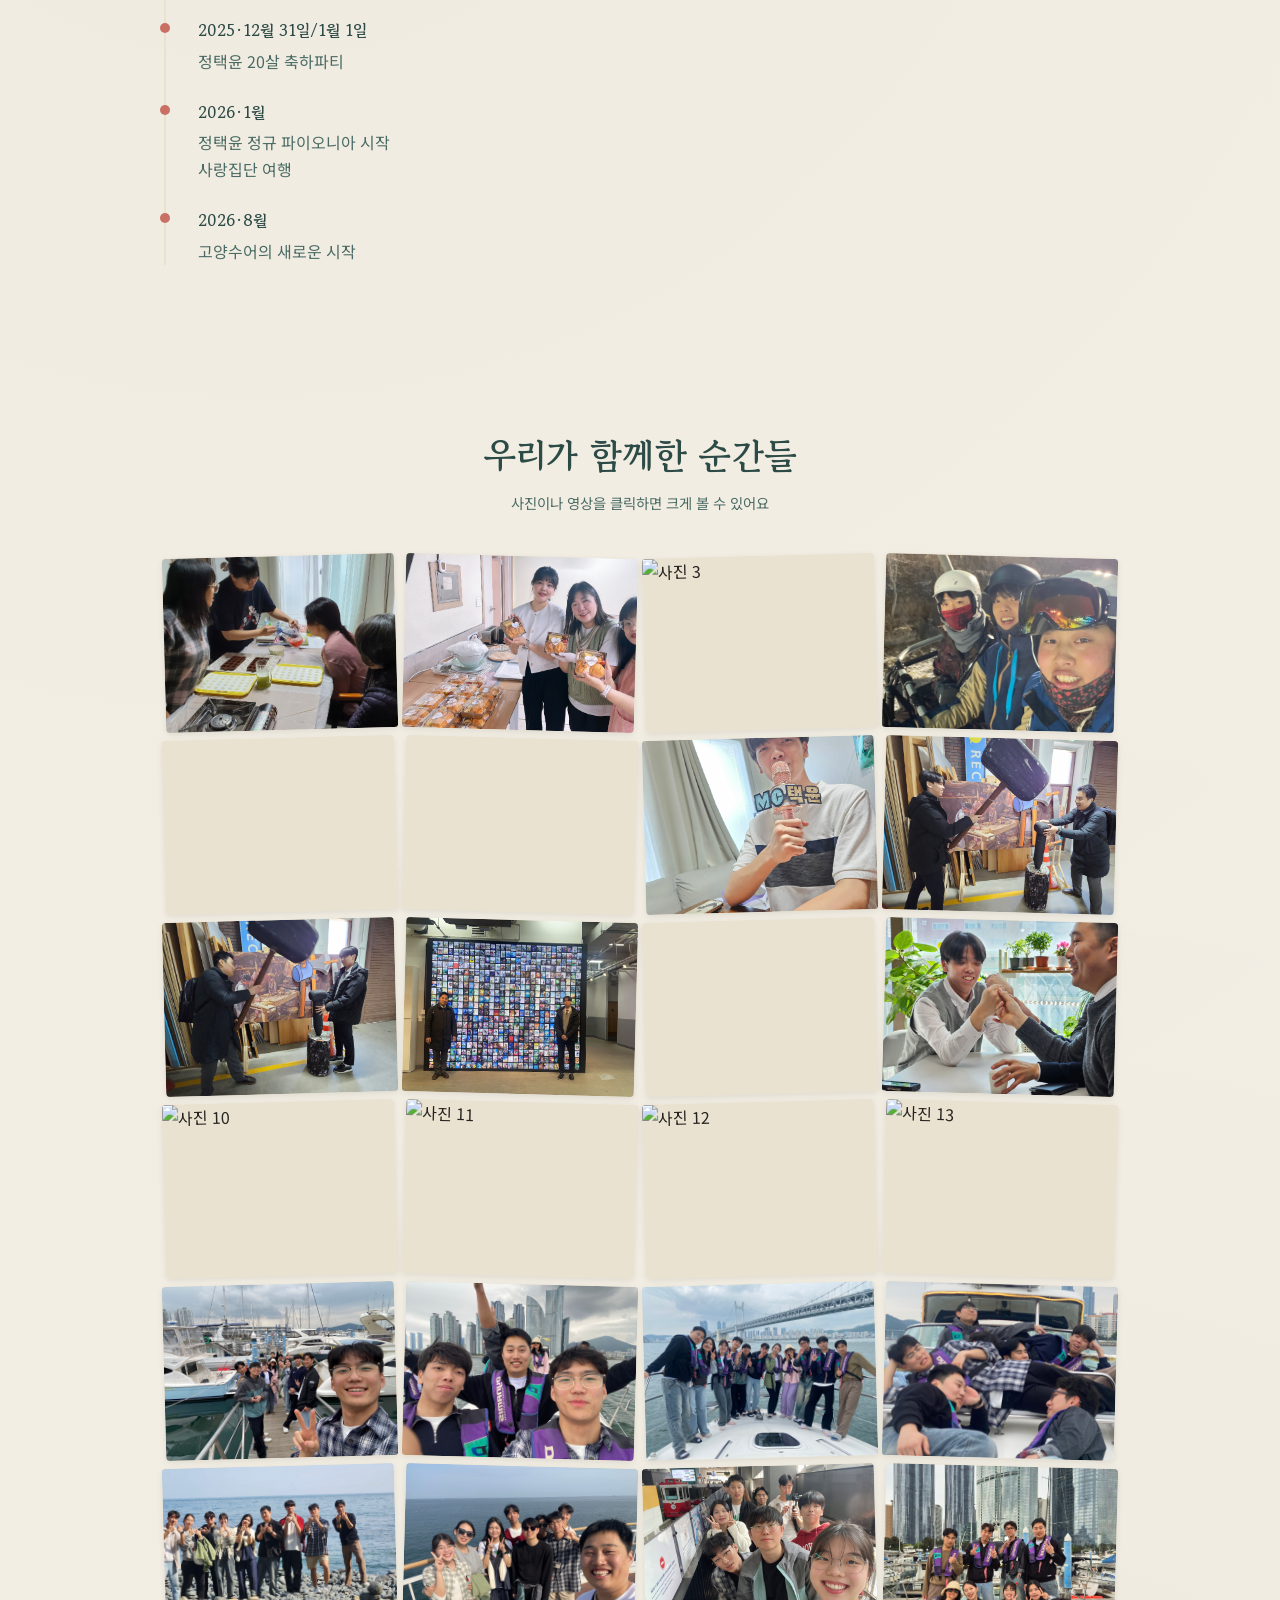
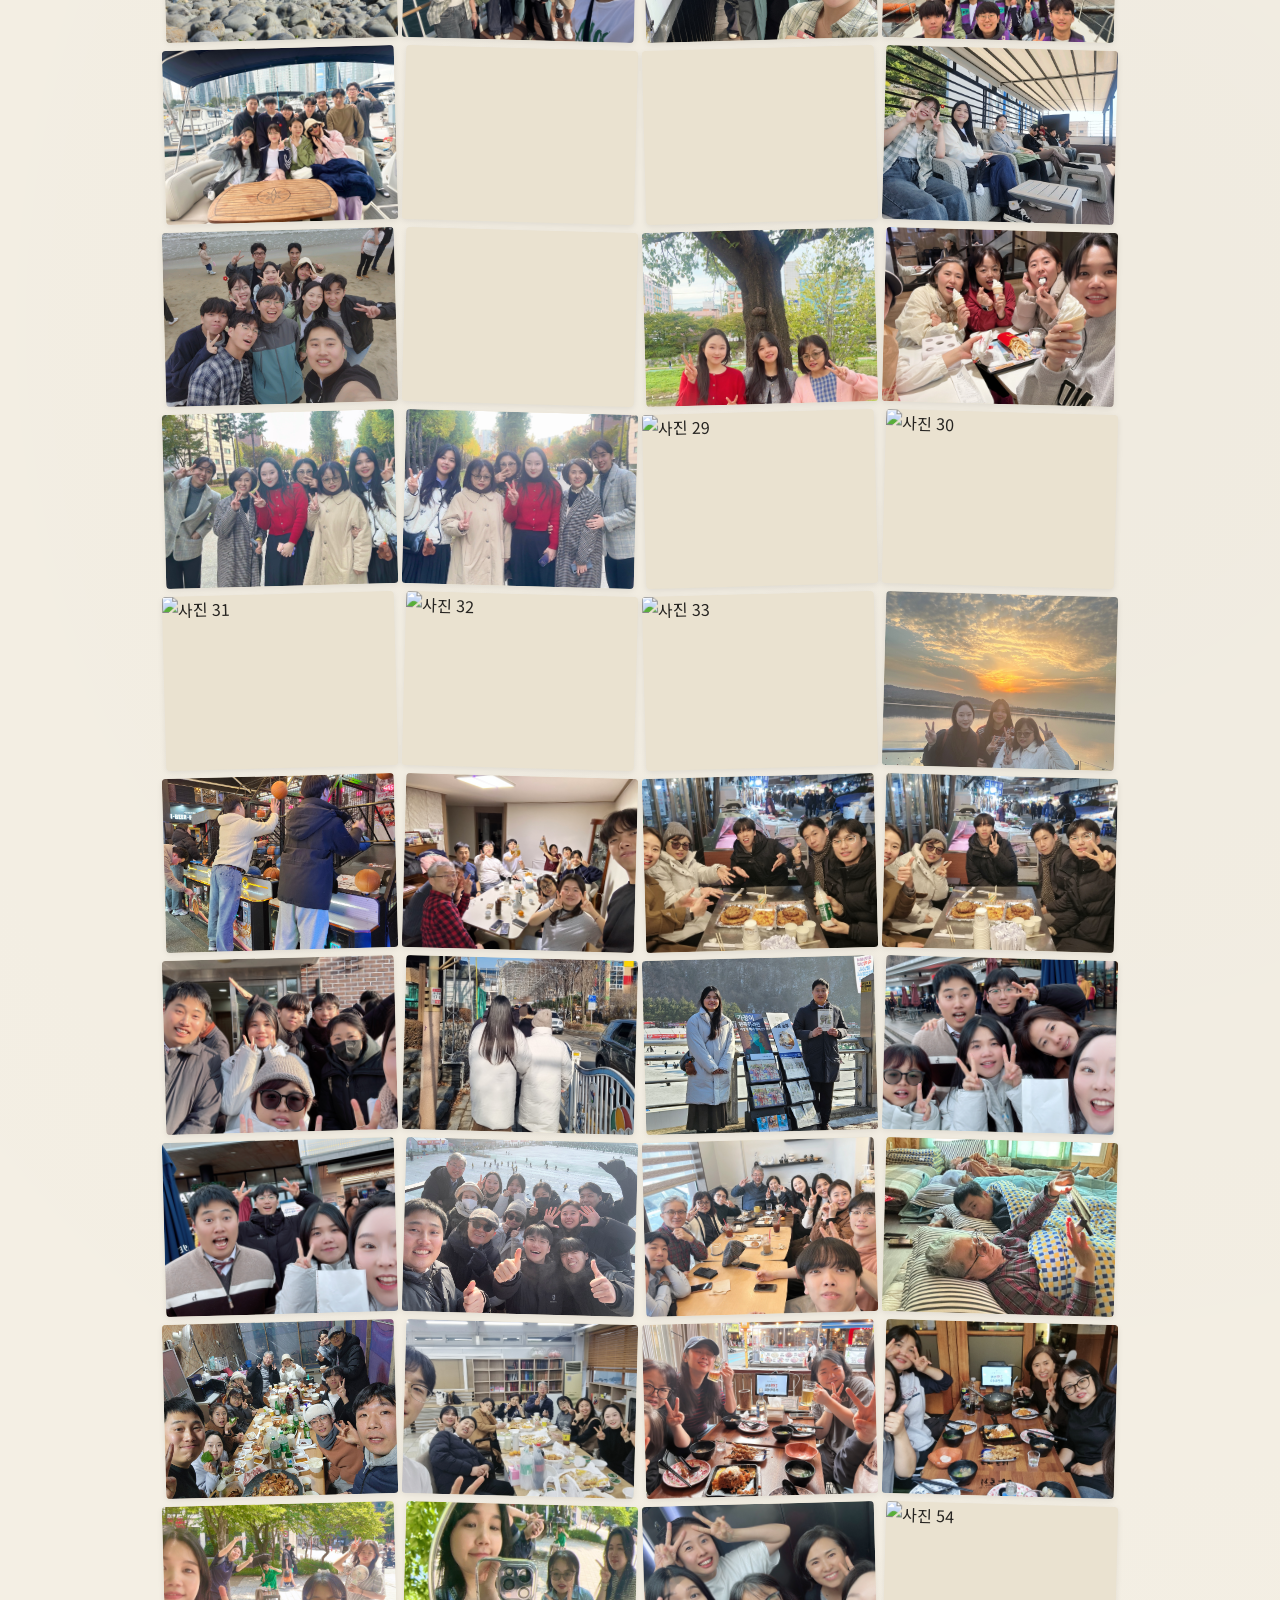
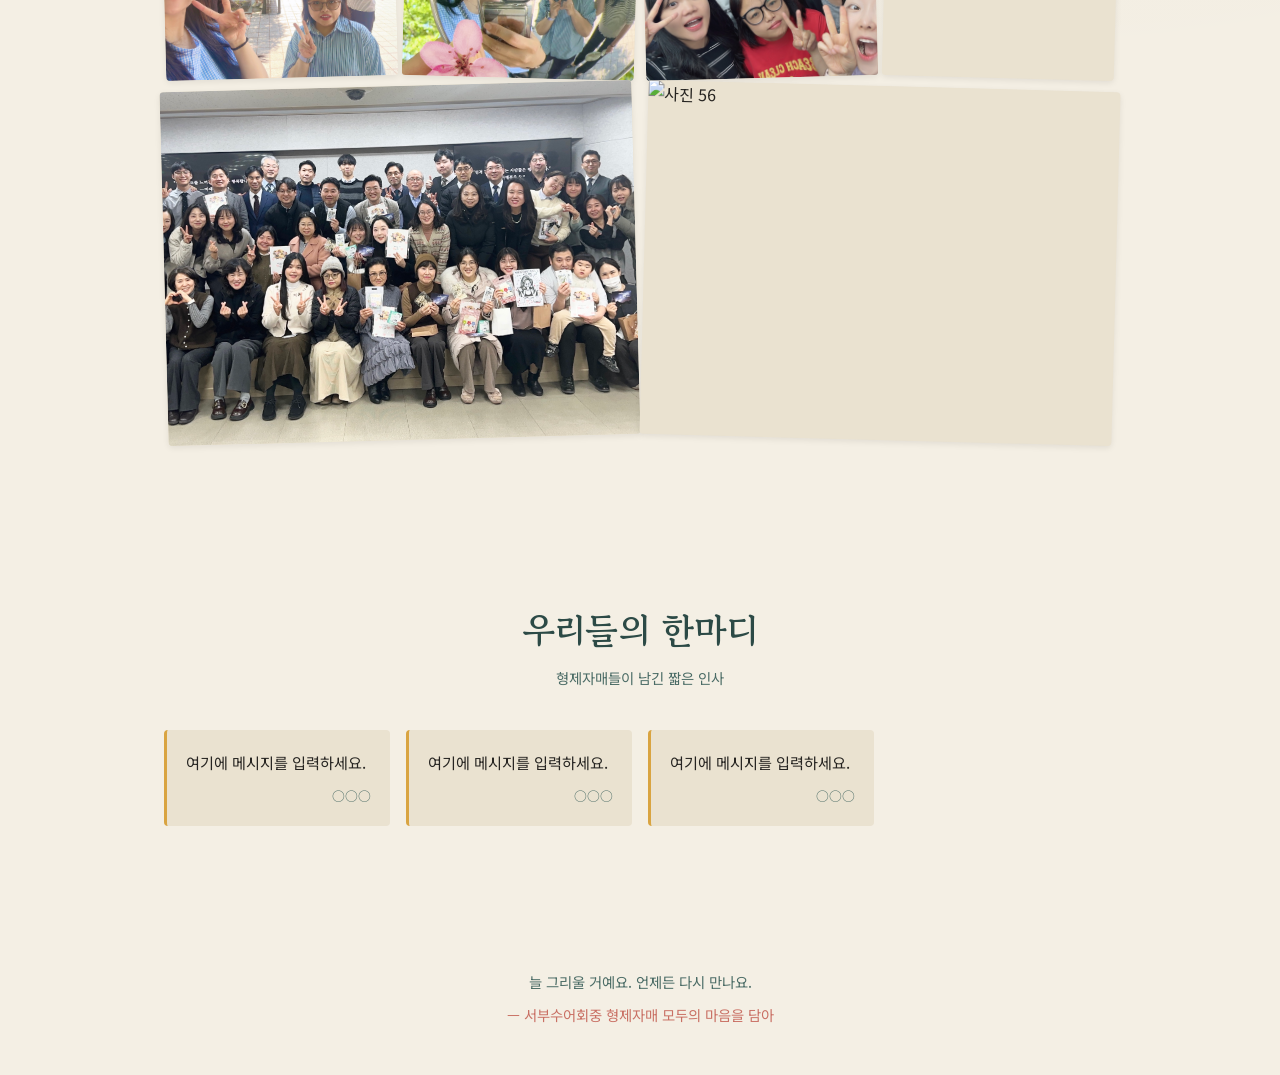
==== commit 0639f848: "타임라인 추가, 주석정리" ====
--- a/index.html
+++ b/index.html
@@ -38,15 +38,44 @@
     <div class="timeline-track">
       <div class="timeline-item">
         <span class="timeline-year">2018</span>
-        <p class="timeline-text">처음 만난 날 — 짧은 설명을 여기에</p>
+        <p class="timeline-text">서부수어의 새로운 시작</p>
       </div>
       <div class="timeline-item">
-        <span class="timeline-year">2021</span>
-        <p class="timeline-text">기억에 남는 에피소드를 여기에</p>
+        <span class="timeline-year">2023·8월</span>
+        <p class="timeline-text">정택윤 · 차진주 연구 시작</p>
       </div>
       <div class="timeline-item">
-        <span class="timeline-year">2026</span>
-        <p class="timeline-text">떠나는 날, 그리고 마지막 모임</p>
+        <span class="timeline-year">2023·11월</span>
+        <p class="timeline-text">가족숭배 시작</p>
+      </div>
+      <div class="timeline-item">
+        <span class="timeline-year">2024·9월</span>
+        <p class="timeline-text">가족숭배 정택윤 첫 사회</p>
+      </div>
+      <div class="timeline-item">
+        <span class="timeline-year">2025·3월</span>
+        <p class="timeline-text">정택윤 침례</p>
+      </div>
+      <div class="timeline-item">
+        <span class="timeline-year">2025·5월</span>
+        <p class="timeline-text">부산 여행</p>
+      </div>
+      <div class="timeline-item">
+        <span class="timeline-year">2025·12월</span>
+        <p class="timeline-text">연구 졸업</p>
+      </div>
+      <div class="timeline-item">
+        <span class="timeline-year">2025·12월 31일/1월 1일</span>
+        <p class="timeline-text">정택윤 20살 축하파티</p>
+      </div>
+      <div class="timeline-item">
+        <span class="timeline-year">2026·1월</span>
+        <p class="timeline-text">정택윤 정규 파이오니아 시작</p>
+        <p class="timeline-text">사랑집단 여행</p>
+      </div>
+      <div class="timeline-item">
+        <span class="timeline-year">2026·8월</span>
+        <p class="timeline-text">고양수어의 새로운 시작</p>
       </div>
     </div>
   </section>
@@ -121,7 +150,7 @@
     </div>
   </section>
 
-  <!-- 라이트박스 (사진 및 영상 확대용) -->
+  <!-- 라이트박스 -->
   <div class="lightbox" id="lightbox">
     <button class="lightbox-close" id="lightboxClose" aria-label="닫기">×</button>
     <img src="" alt="" id="lightboxImg" style="display: none;">
--- a/style.css
+++ b/style.css
@@ -1,8 +1,3 @@
-/* =========================================================
-   토큰
-   색: 종이 크림 #F4EFE4 / 잉크 딥틸 #2C4A46 / 로즈 #C97064 / 머스타드 #D9A441 / 잉크 블랙 #262421
-   글꼴: 제목 Gowun Batang(손글씨 같은 세리프) / 본문 Noto Sans KR
-========================================================= */
 :root {
   --paper: #F4EFE4;
   --paper-deep: #EAE2D0;
@@ -21,7 +16,6 @@
   color: var(--text);
   font-family: 'Noto Sans KR', sans-serif;
   line-height: 1.7;
-  /* 종이 질감: 은은한 노이즈 그라디언트 */
   background-image:
     radial-gradient(circle at 20% 20%, rgba(0,0,0,0.02) 0%, transparent 40%),
     radial-gradient(circle at 80% 60%, rgba(0,0,0,0.02) 0%, transparent 40%);
@@ -151,35 +145,32 @@
   display: block;
 }
 
-/* 동영상이 카드 안에서 사진처럼 깔끔하게 차도록 스타일 보정 */
-  .photo-card video {
-    width: 100%;
-    height: 100%;
-    object-fit: cover;
-    display: block;
-    cursor: pointer;
-  }
-
-  .photo-card:nth-last-child(2),
-  .photo-card:nth-last-child(1) {
-    grid-column: span 2 !important; /* 4열 중 2열(50%)을 차지 */
-  }
-
-  /* 마지막 2장의 이미지/동영상 비율도 더 크게 보기 좋게 조절 */
-  .photo-card:nth-last-child(2) img,
-  .photo-card:nth-last-child(1) img,
-  .photo-card:nth-last-child(2) video,
-  .photo-card:nth-last-child(1) video {
-    aspect-ratio: 4/3; /* 큰 카드에 맞춰 가로형 비율로 표시 */
-  }
-
-  /* 라이트박스 내 비디오 스타일 */
-  .lightbox video {
-    max-width: 90%;
-    max-height: 80vh;
-    border-radius: 8px;
-    outline: none;
-  }
+.photo-card video {
+  width: 100%;
+  height: 100%;
+  object-fit: cover;
+  display: block;
+  cursor: pointer;
+}
+
+.photo-card:nth-last-child(2),
+.photo-card:nth-last-child(1) {
+  grid-column: span 2 !important;
+}
+
+.photo-card:nth-last-child(2) img,
+.photo-card:nth-last-child(1) img,
+.photo-card:nth-last-child(2) video,
+.photo-card:nth-last-child(1) video {
+  aspect-ratio: 4/3;
+}
+
+.lightbox video {
+  max-width: 90%;
+  max-height: 80vh;
+  border-radius: 8px;
+  outline: none;
+}
 
 /* ===== LIGHTBOX ===== */
 .lightbox {
@@ -260,9 +251,9 @@
 .music-tooltip {
   position: absolute;
   bottom: 130%; 
-  right: 0;               /* 오른쪽 끝 기준으로 정렬 (밖으로 나가는 현상 방지) */
-  left: auto;             /* 기존 중앙 정렬 해제 */
-  transform: none;        /* 기존 중앙 정렬 해제 */
+  right: 0;
+  left: auto;
+  transform: none;
   
   background-color: #222222;
   color: #ffffff;
@@ -281,20 +272,18 @@
   z-index: 10;
 }
 
-/* 꼬리표 위치: 오른쪽 밑으로 이동 */
 .music-tooltip::after {
   content: "";
   position: absolute;
   top: 100%;
-  right: 15px;            /* 오른쪽 끝에서 15px 안쪽에 꼬리표 배치 */
-  left: auto;             /* 기존 중앙 정렬 해제 */
-  transform: none;        /* 기존 중앙 정렬 해제 */
+  right: 15px;
+  left: auto;
+  transform: none;
   border-width: 8px;
   border-style: solid;
   border-color: #222222 transparent transparent transparent;
 }
 
-/* 3초 후 사라짐 클래스 */
 .music-tooltip.fade-out {
   opacity: 0;
   transform: translateY(6px);
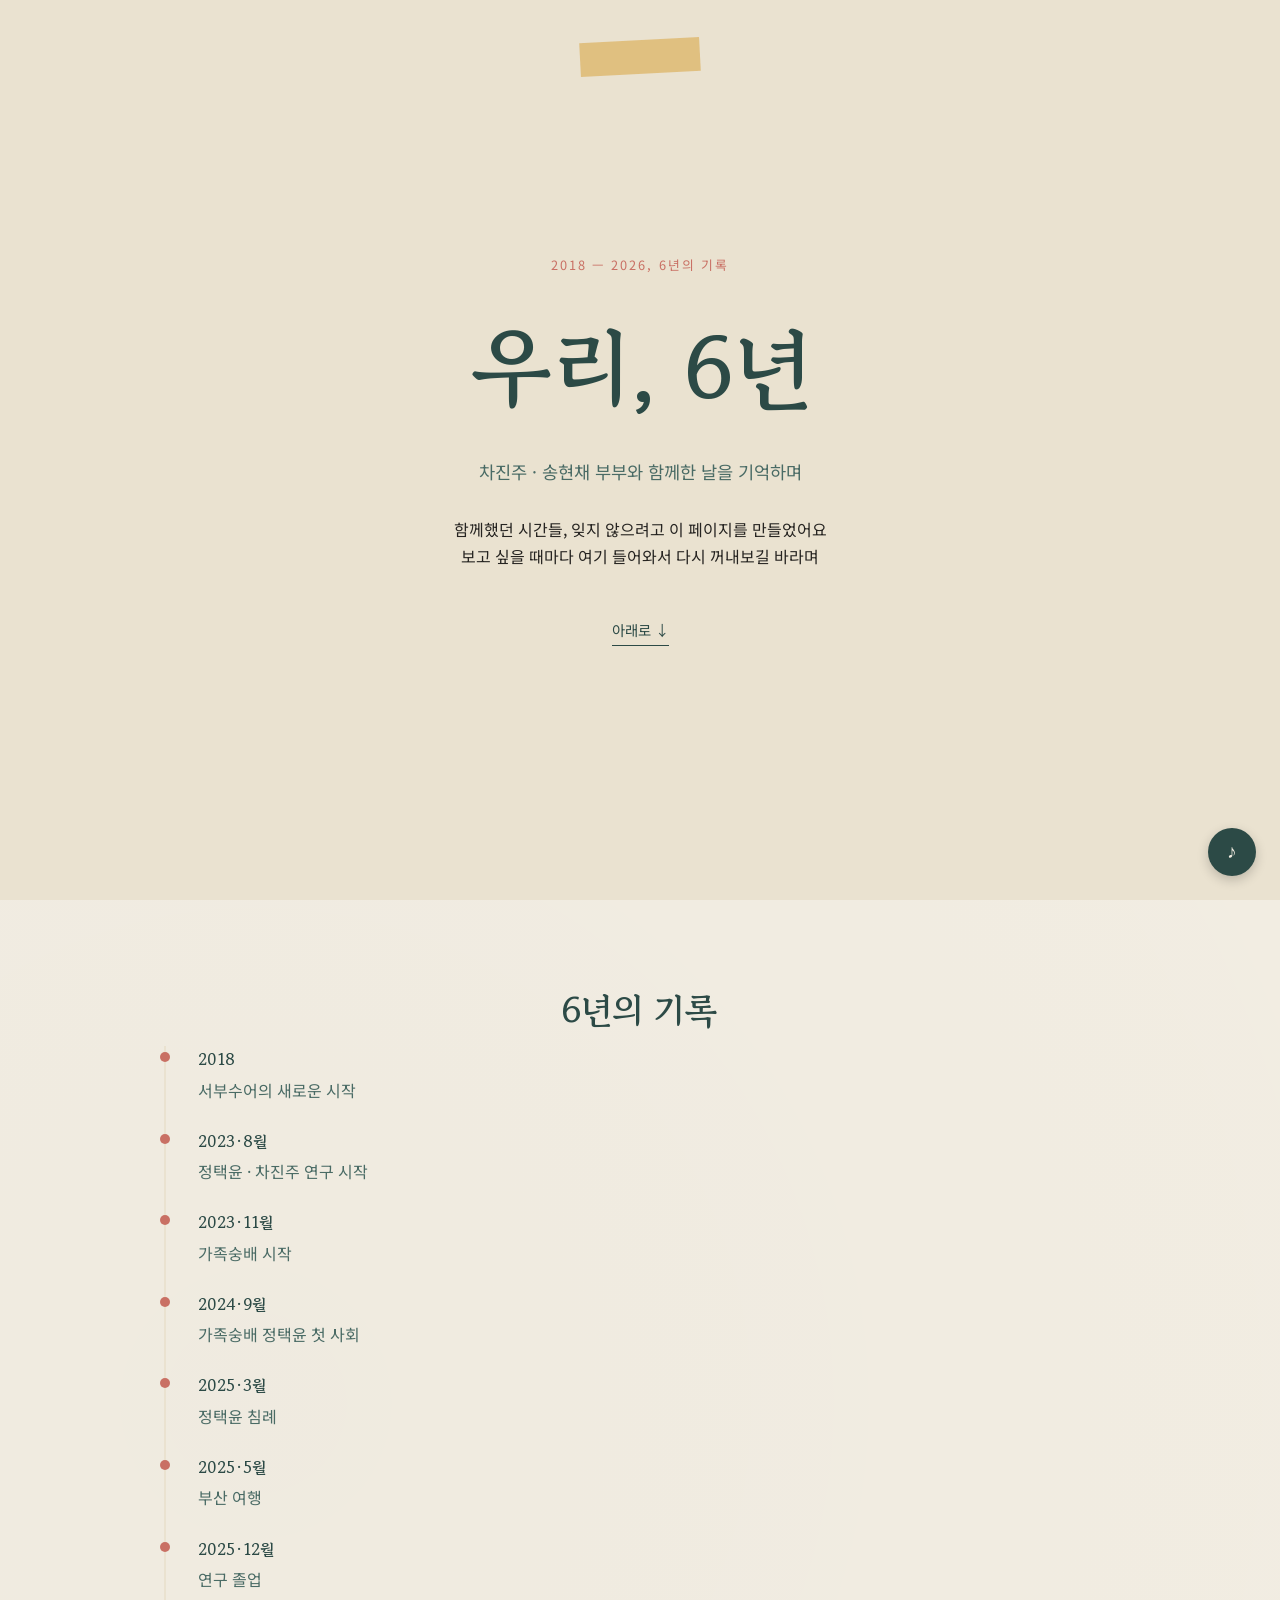
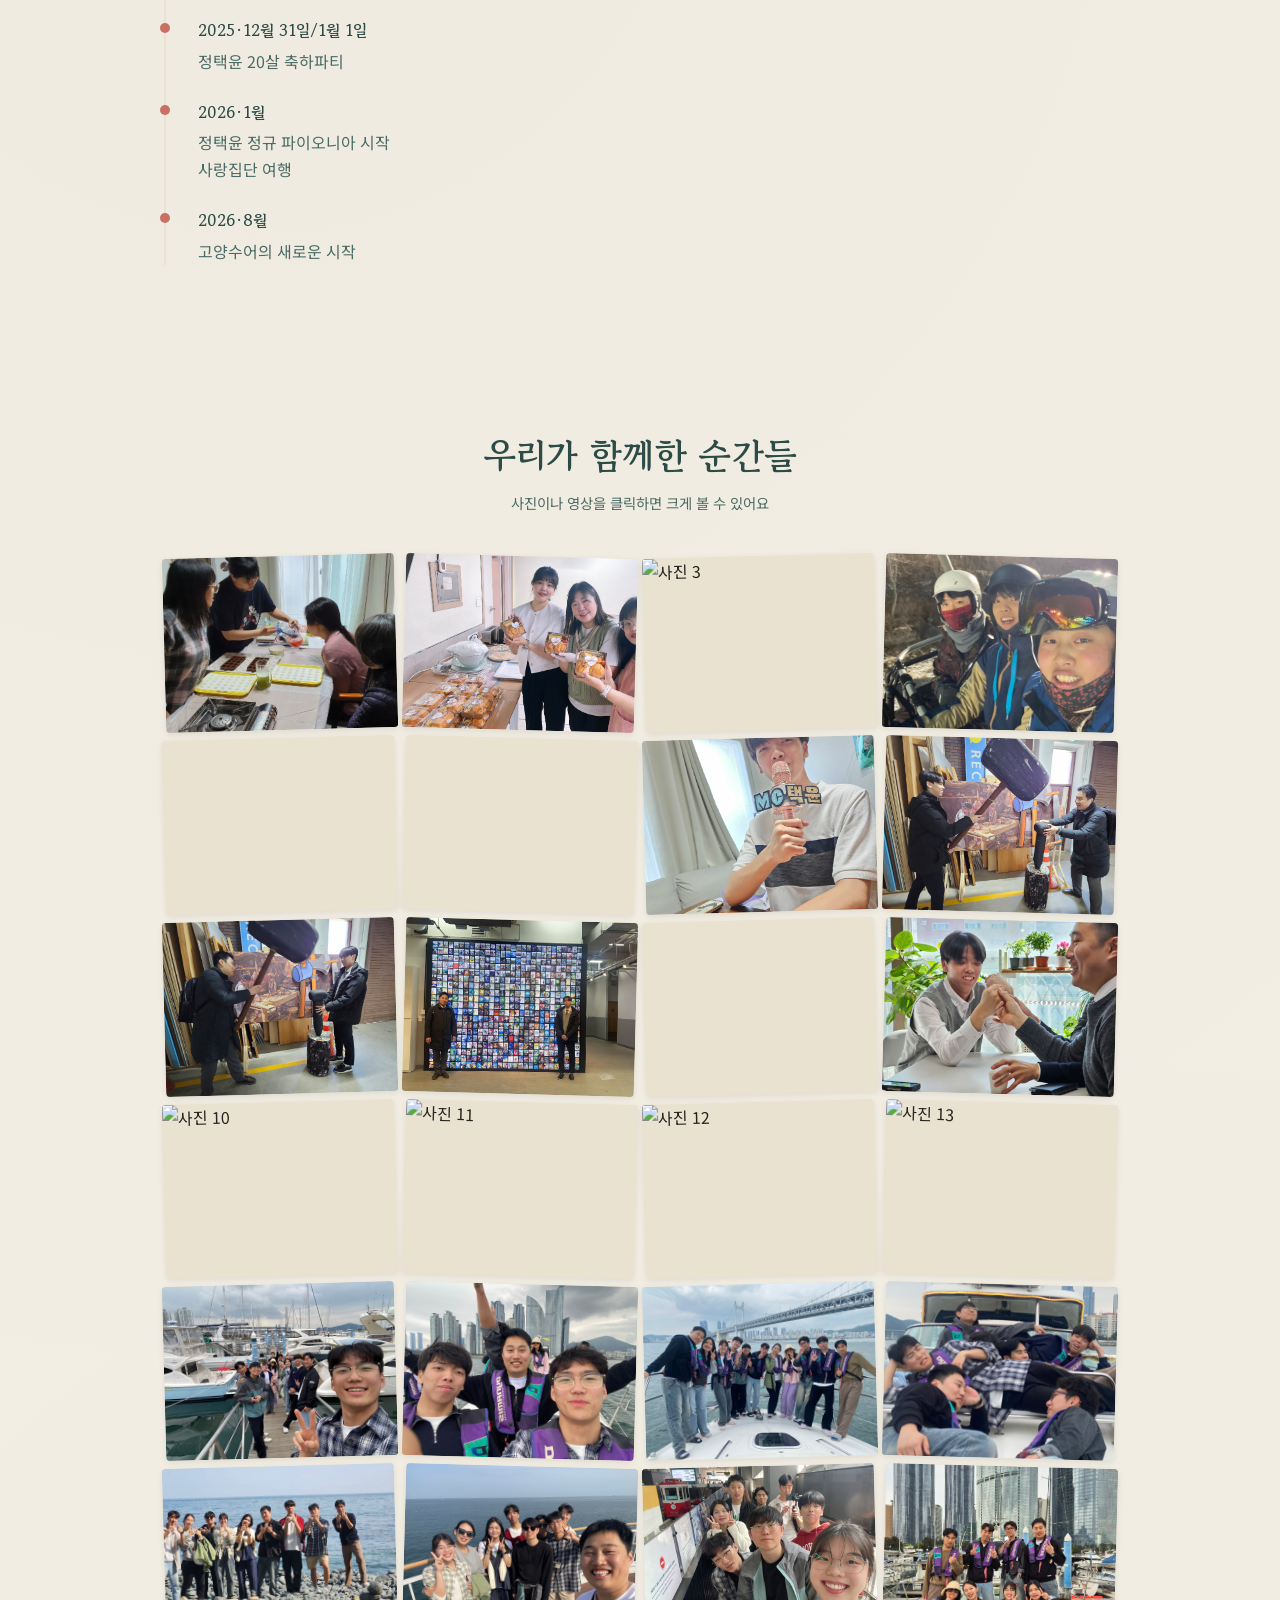
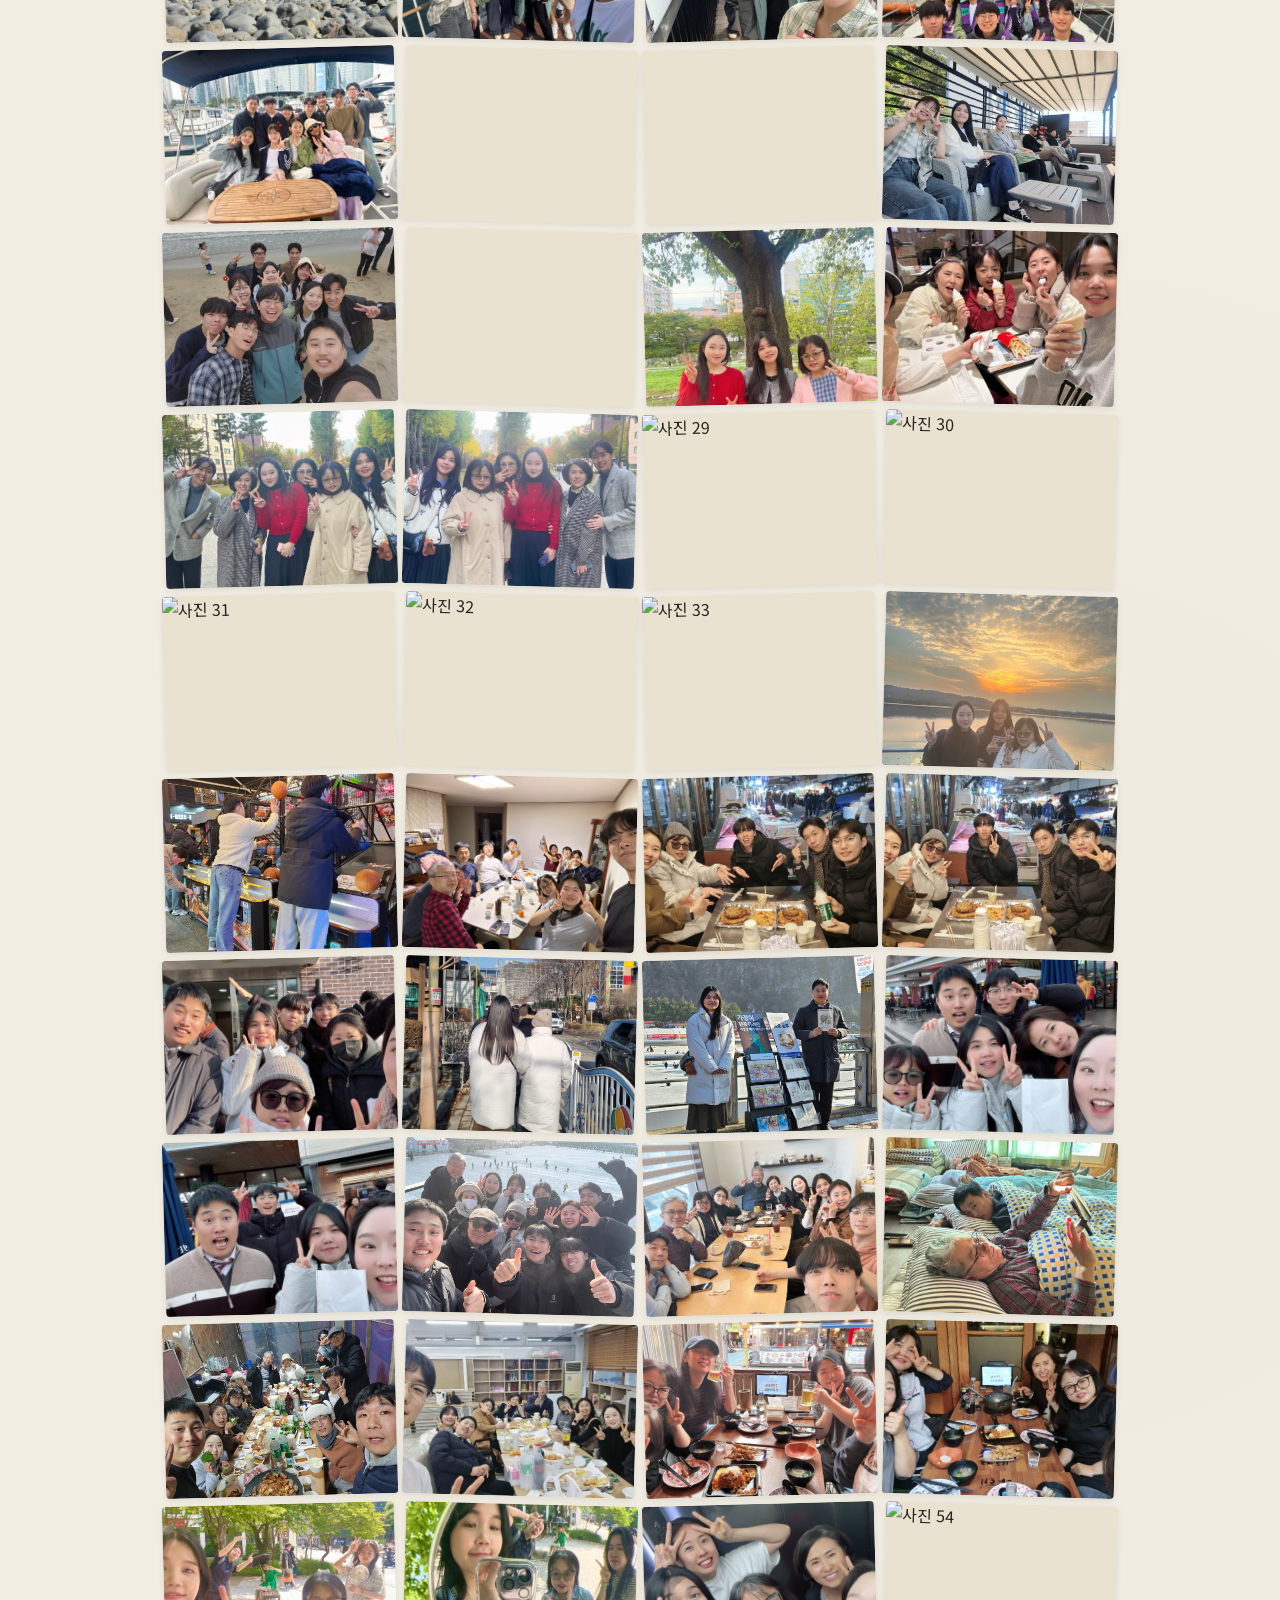
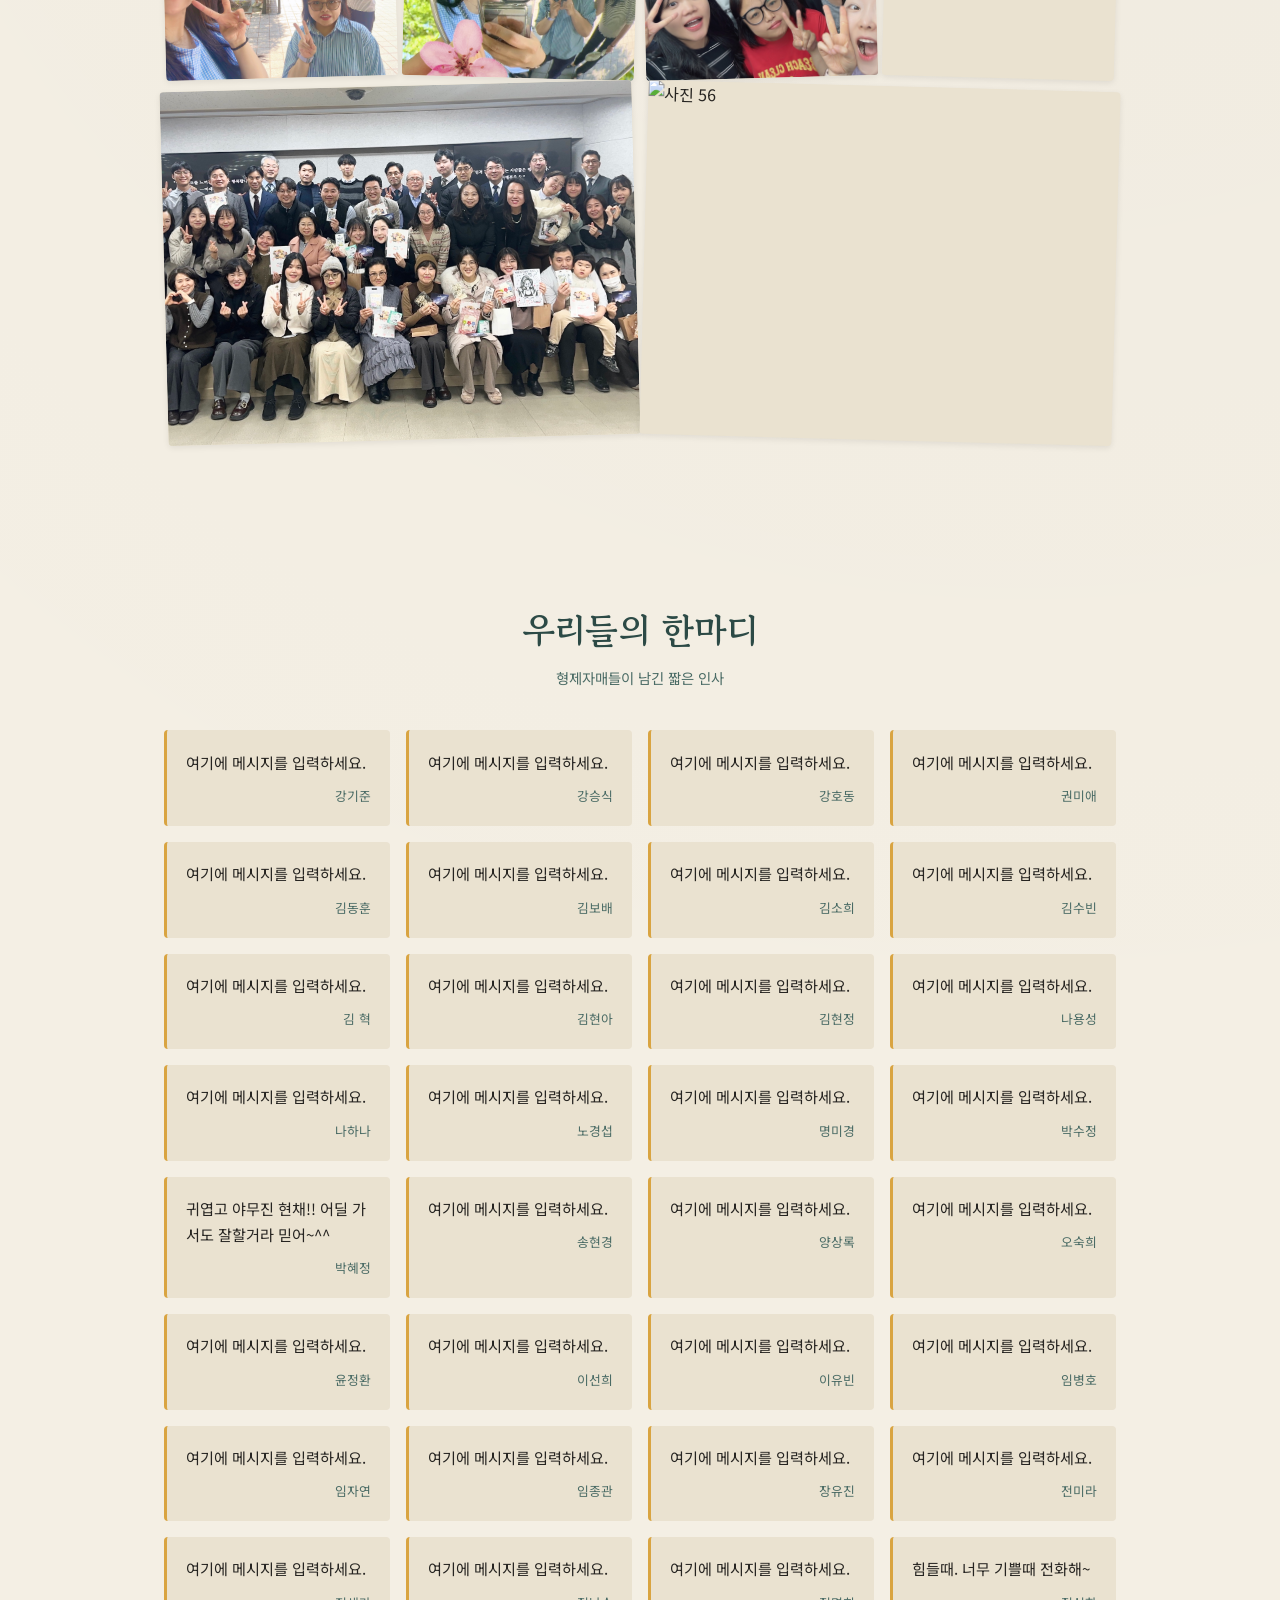
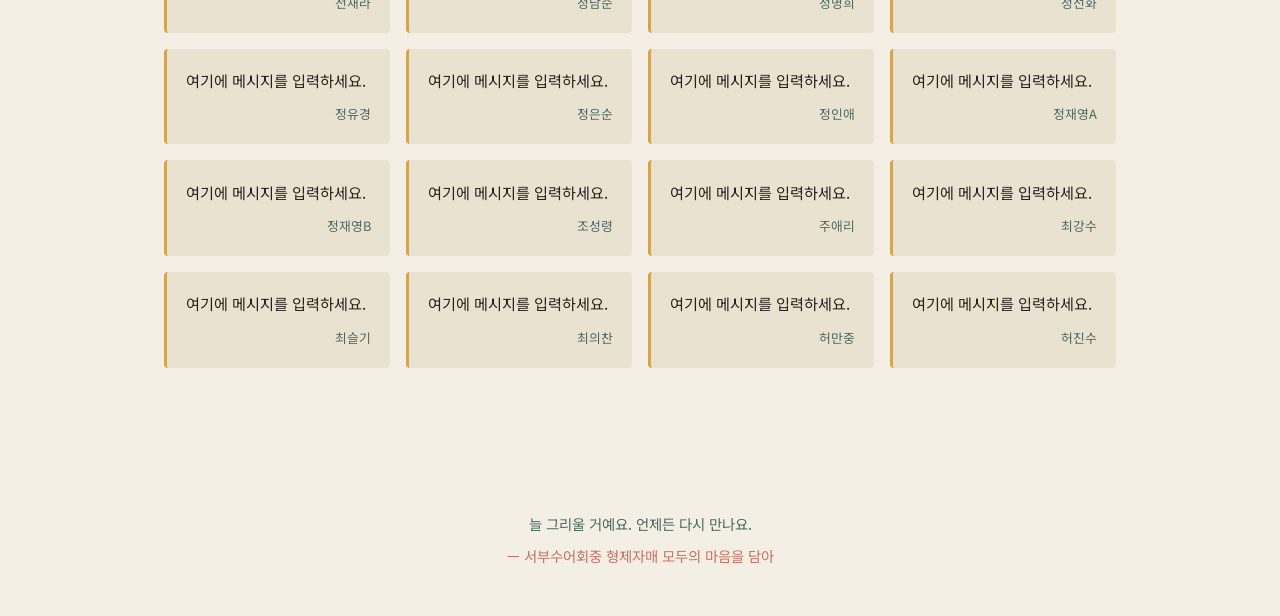
==== commit 66dc5376: "아이콘, 메시지 추가" ====
--- a/index.html
+++ b/index.html
@@ -5,6 +5,9 @@
 <meta name="viewport" content="width=device-width, initial-scale=1.0">
 <title>행복했던, 행복한, 행복할</title>
 <link rel="preconnect" href="https://fonts.googleapis.com">
+<link rel="icon" href="./images/heart.png">
+<link rel="apple-touch-icon" href="./images/heart.png">
+<link href="./images/heart.png" rel="shortcut icon" type="image/x-icon">
 <link href="https://fonts.googleapis.com/css2?family=Gowun+Batang:wght@400;700&family=Noto+Sans+KR:wght@300;400;500;700&display=swap" rel="stylesheet">
 <link rel="stylesheet" href="style.css">
 </head>
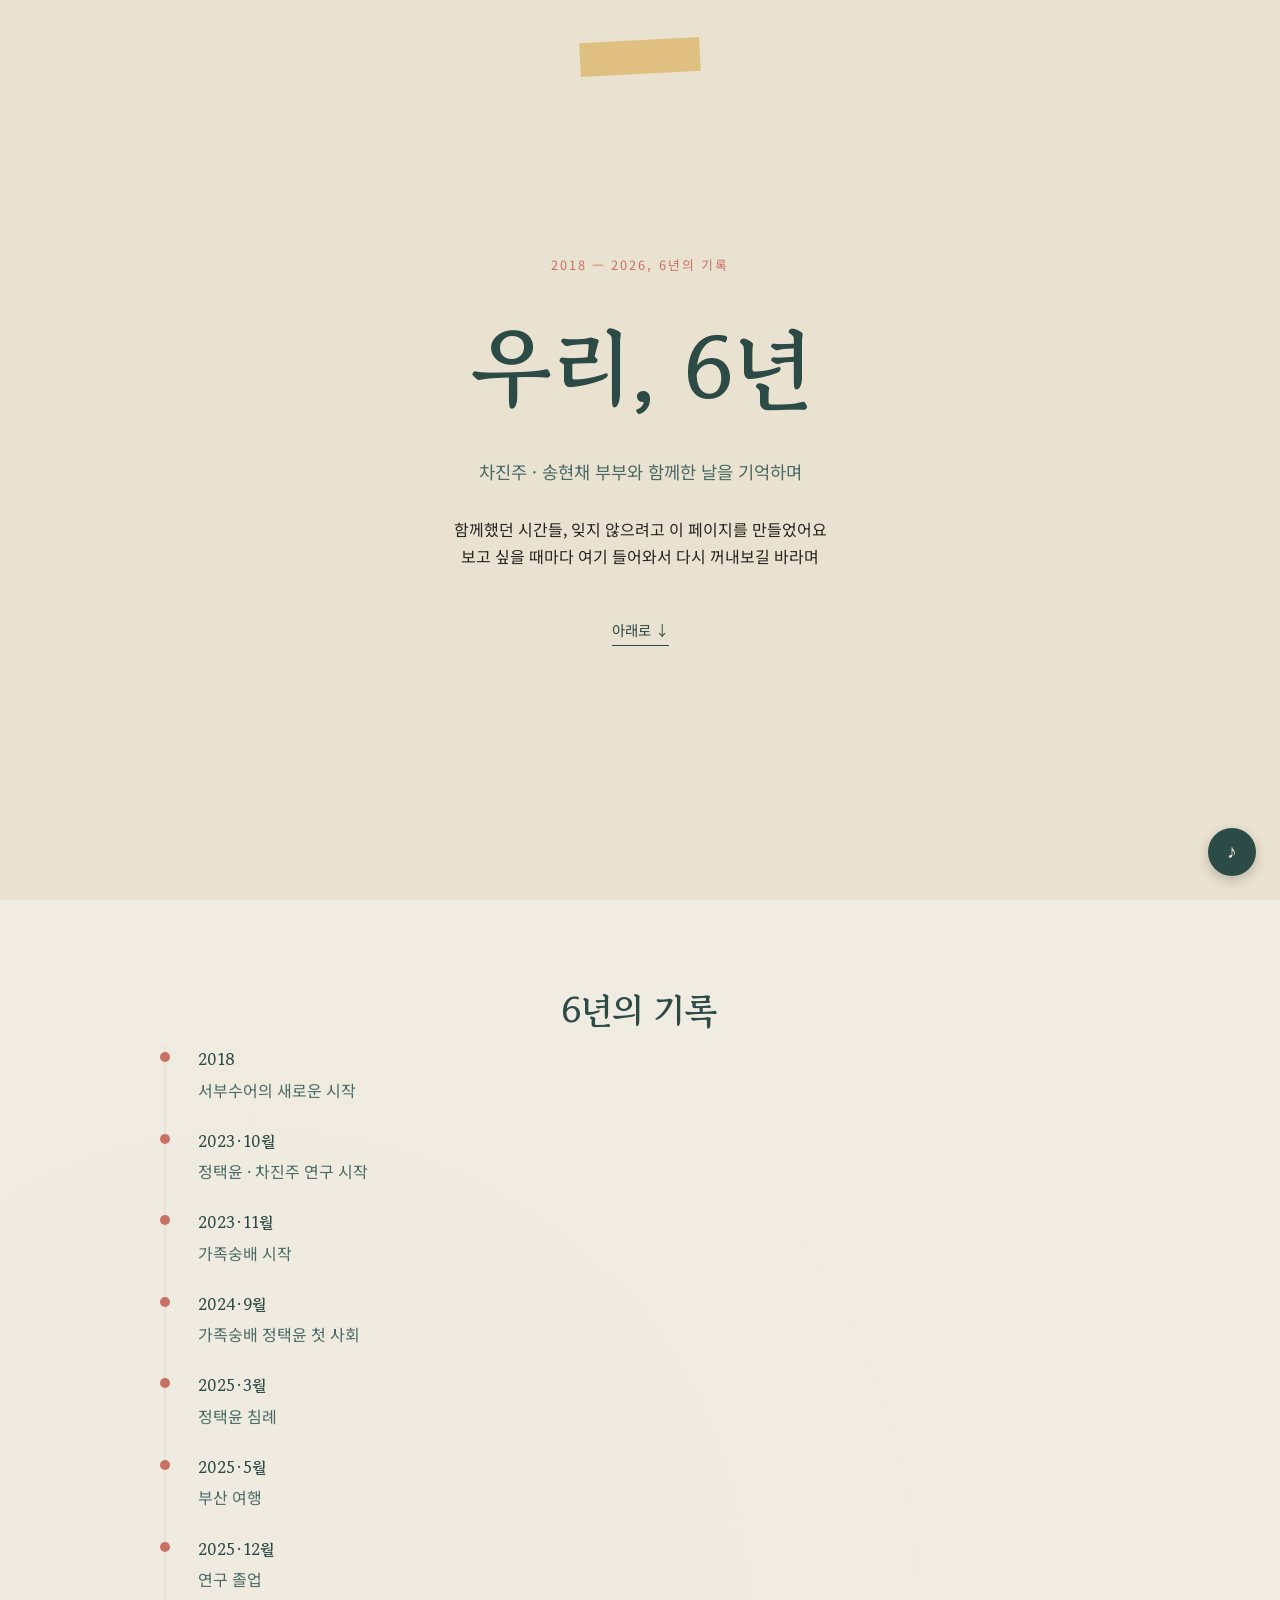
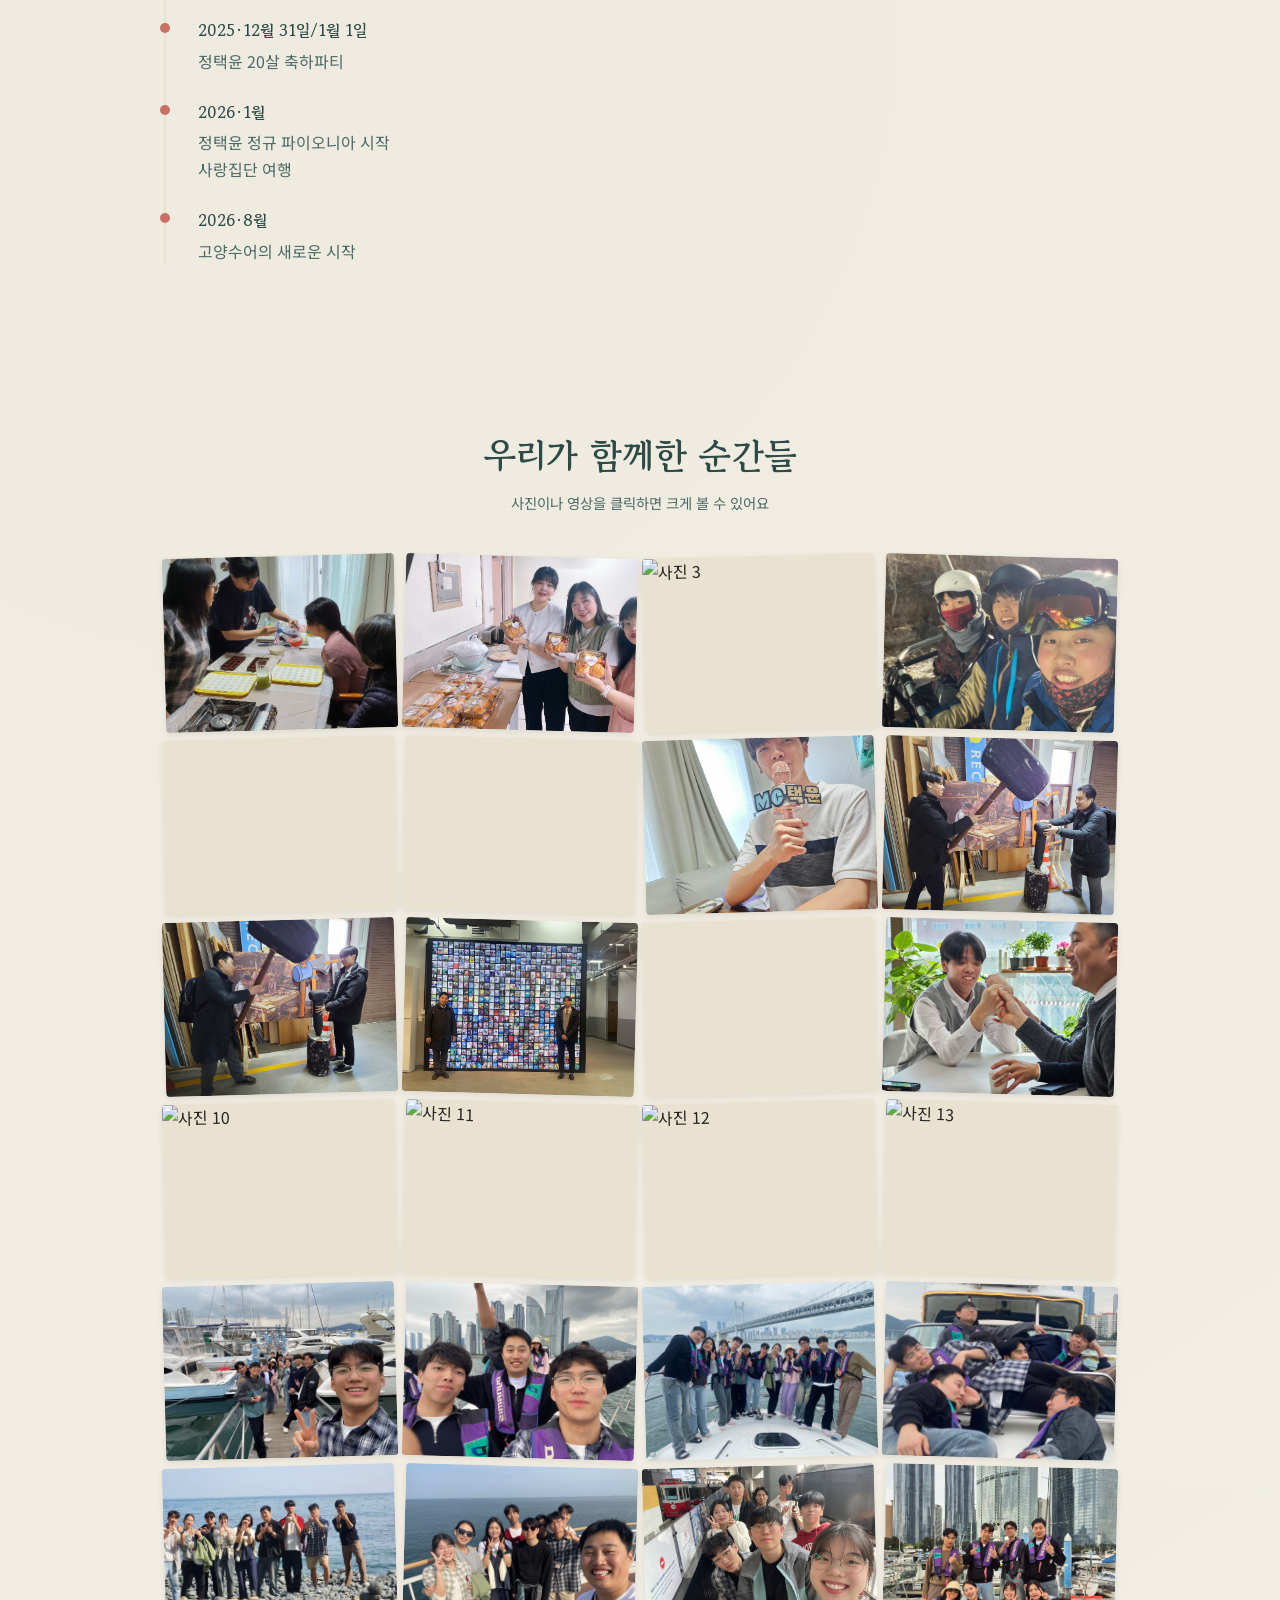
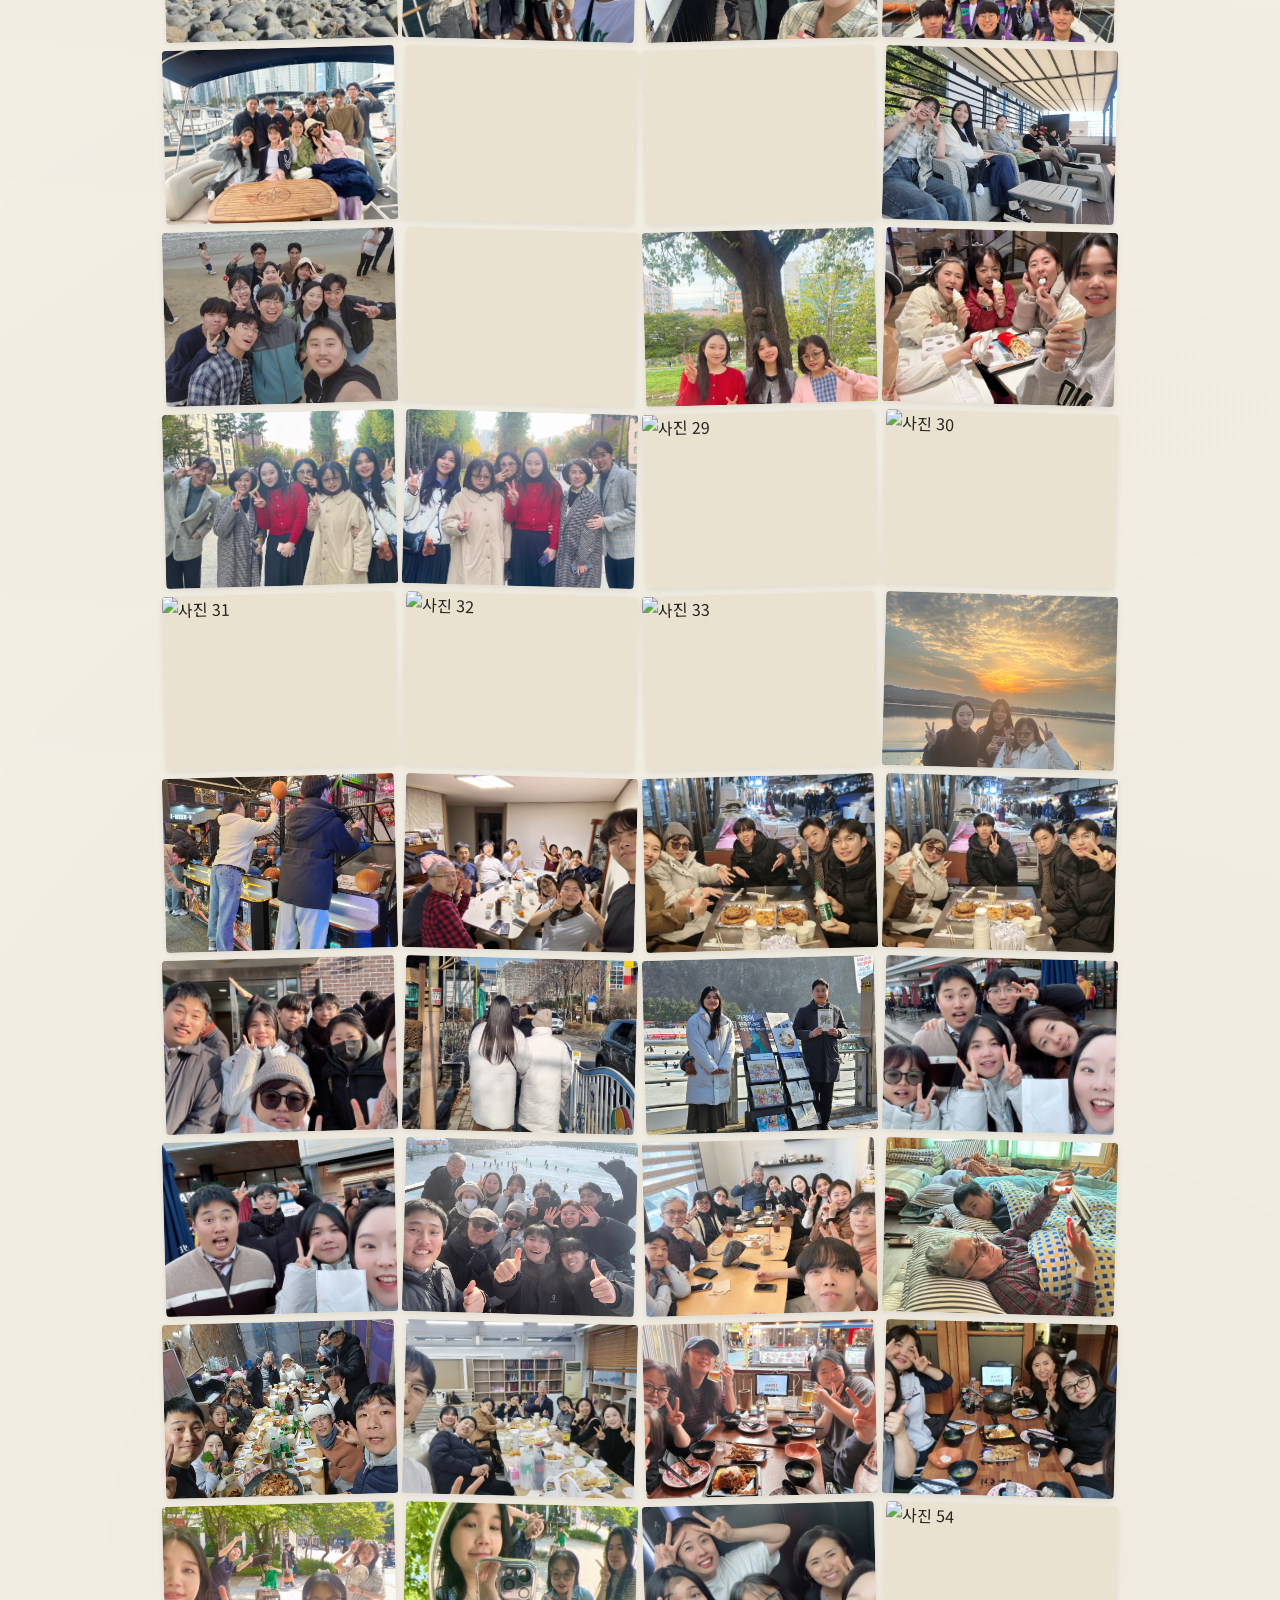
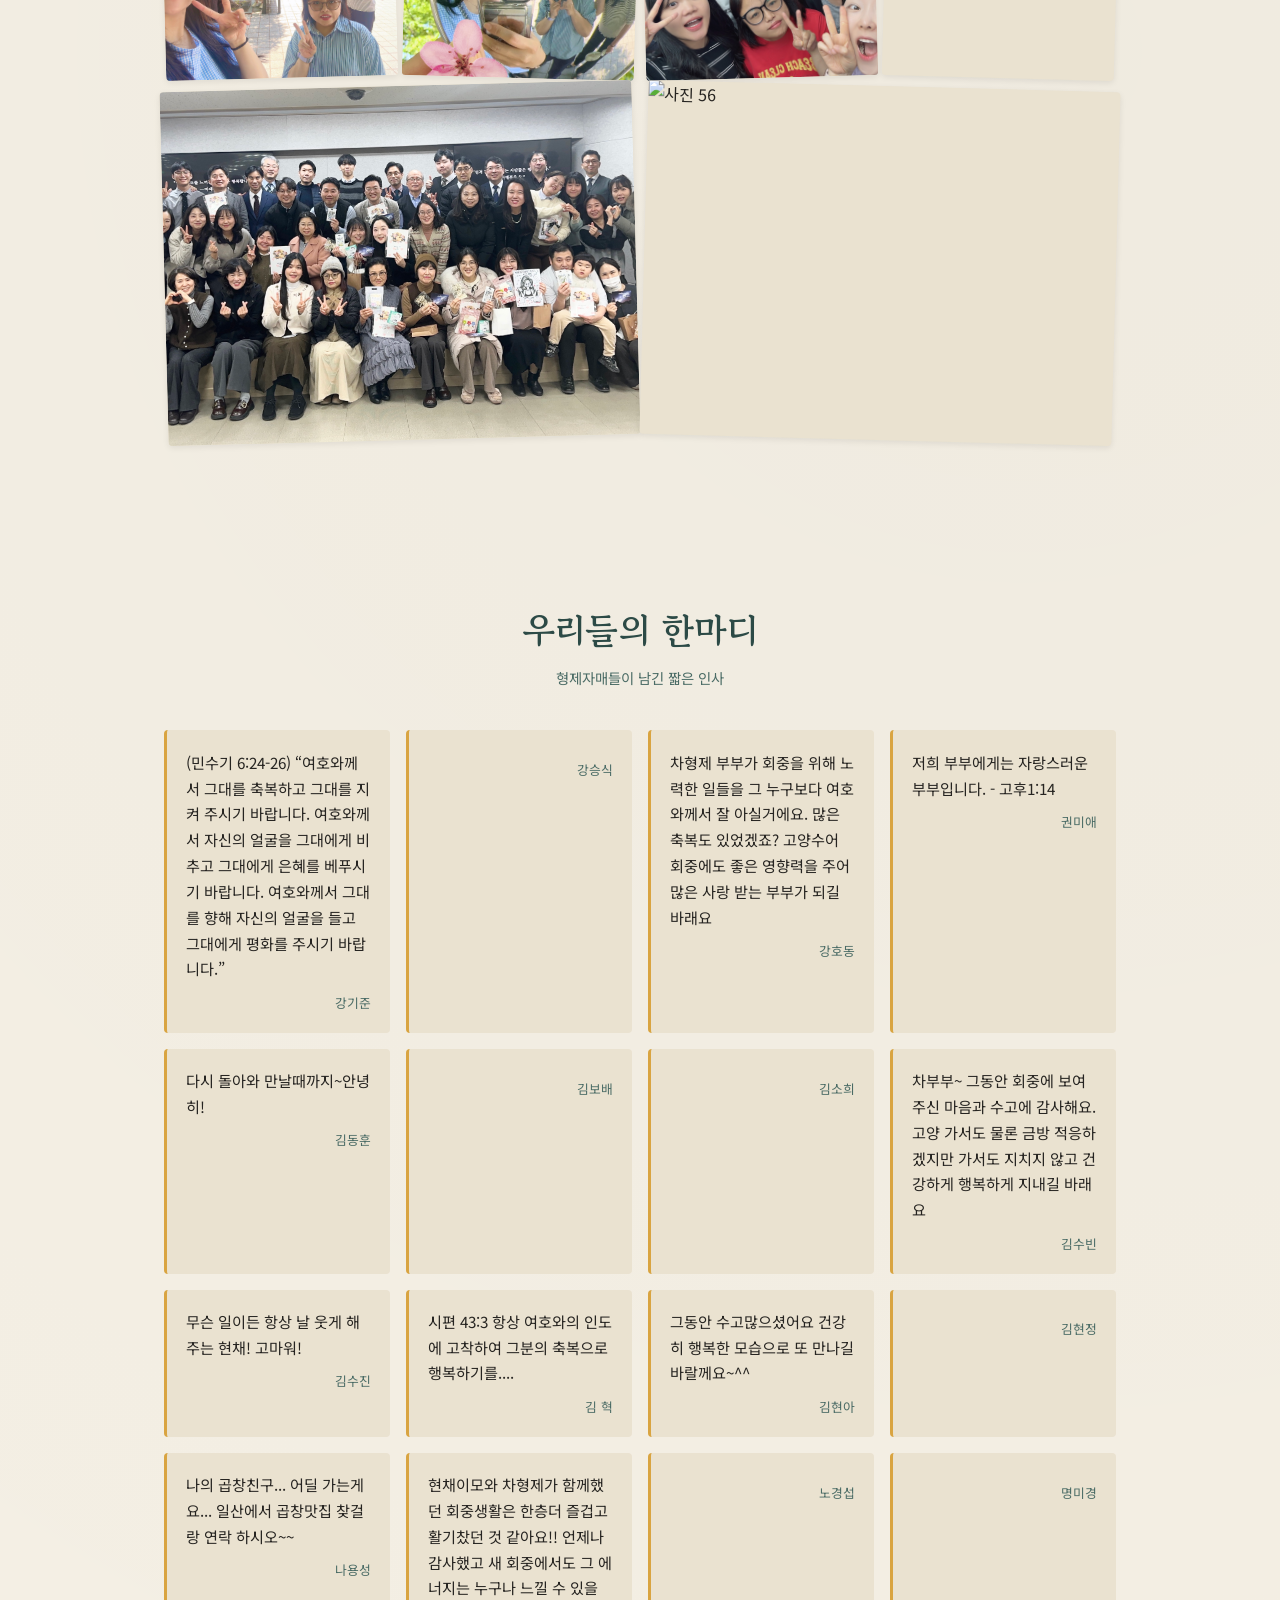
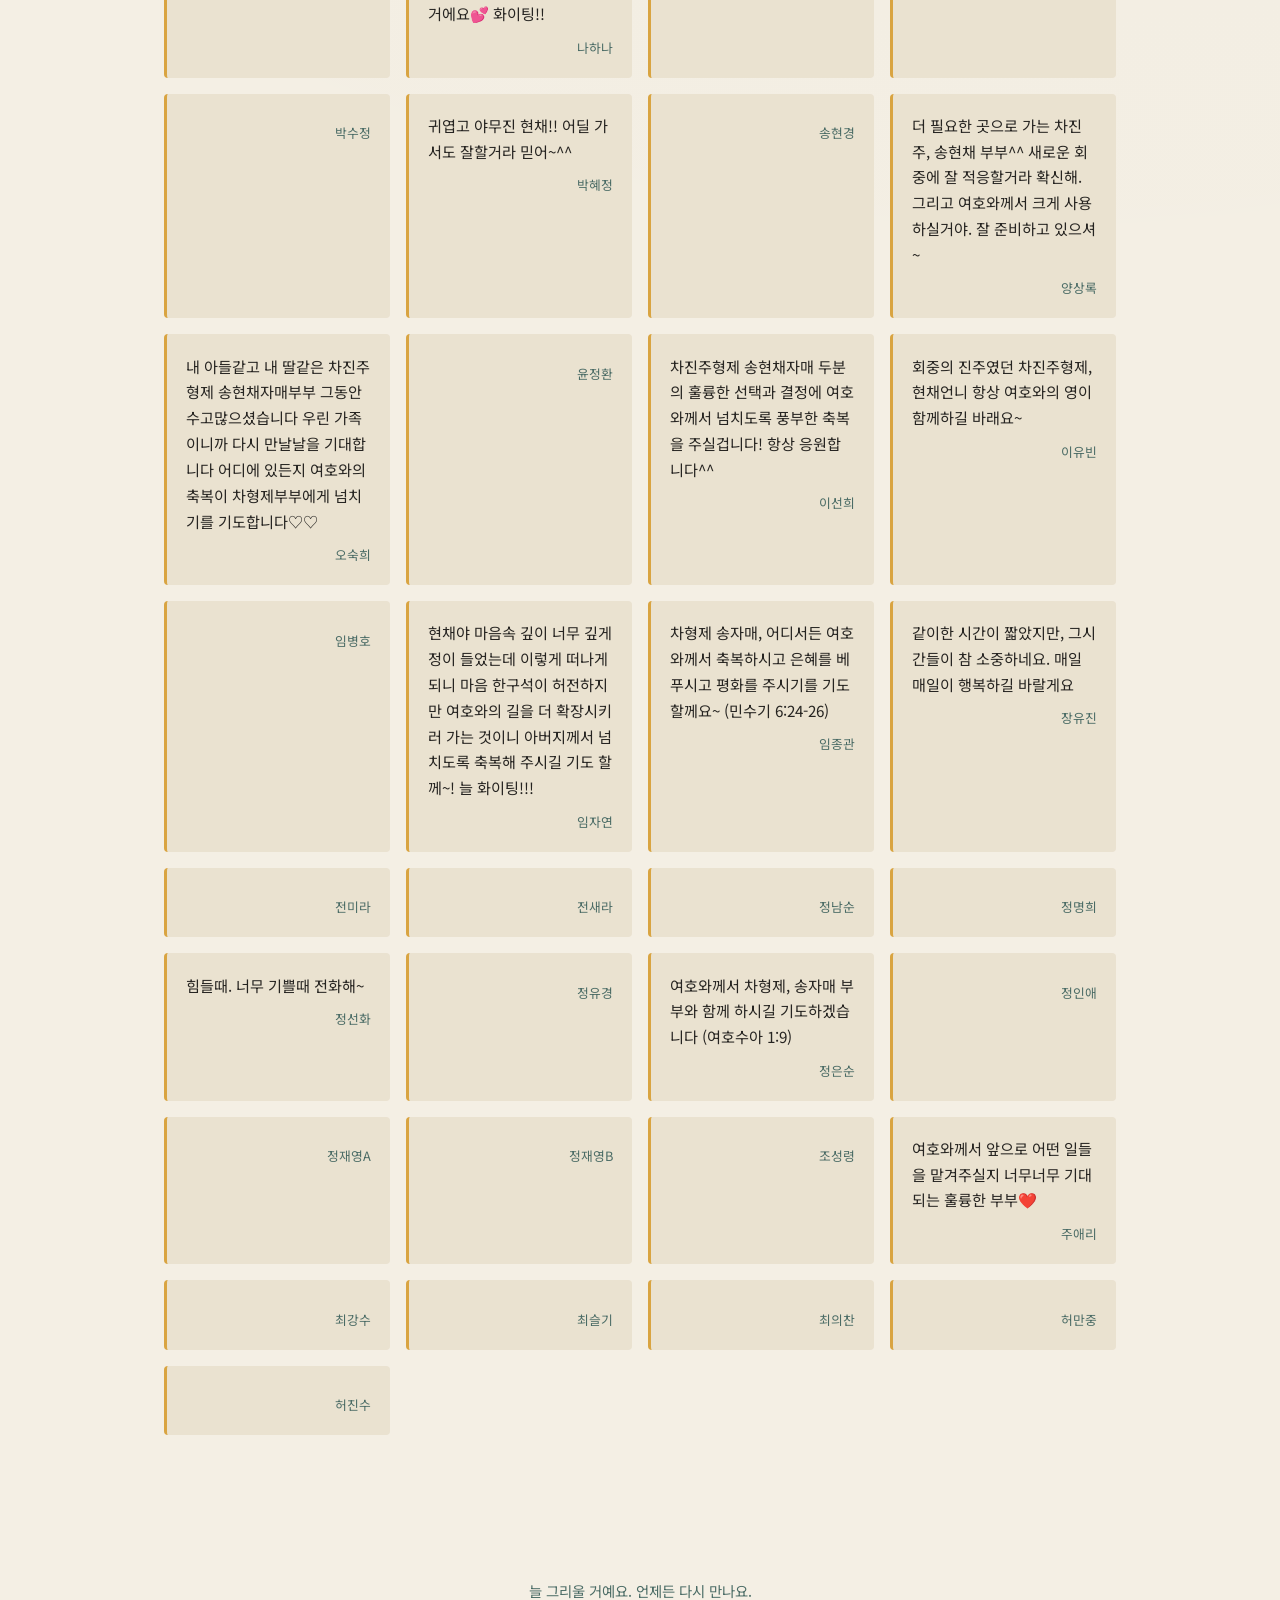
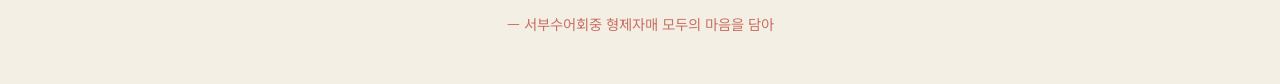
==== commit c282737c: "메시지 추가 강기준 나용성 임자연 임종관 정은순" ====
--- a/index.html
+++ b/index.html
@@ -44,7 +44,7 @@
         <p class="timeline-text">서부수어의 새로운 시작</p>
       </div>
       <div class="timeline-item">
-        <span class="timeline-year">2023·8월</span>
+        <span class="timeline-year">2023·10월</span>
         <p class="timeline-text">정택윤 · 차진주 연구 시작</p>
       </div>
       <div class="timeline-item">
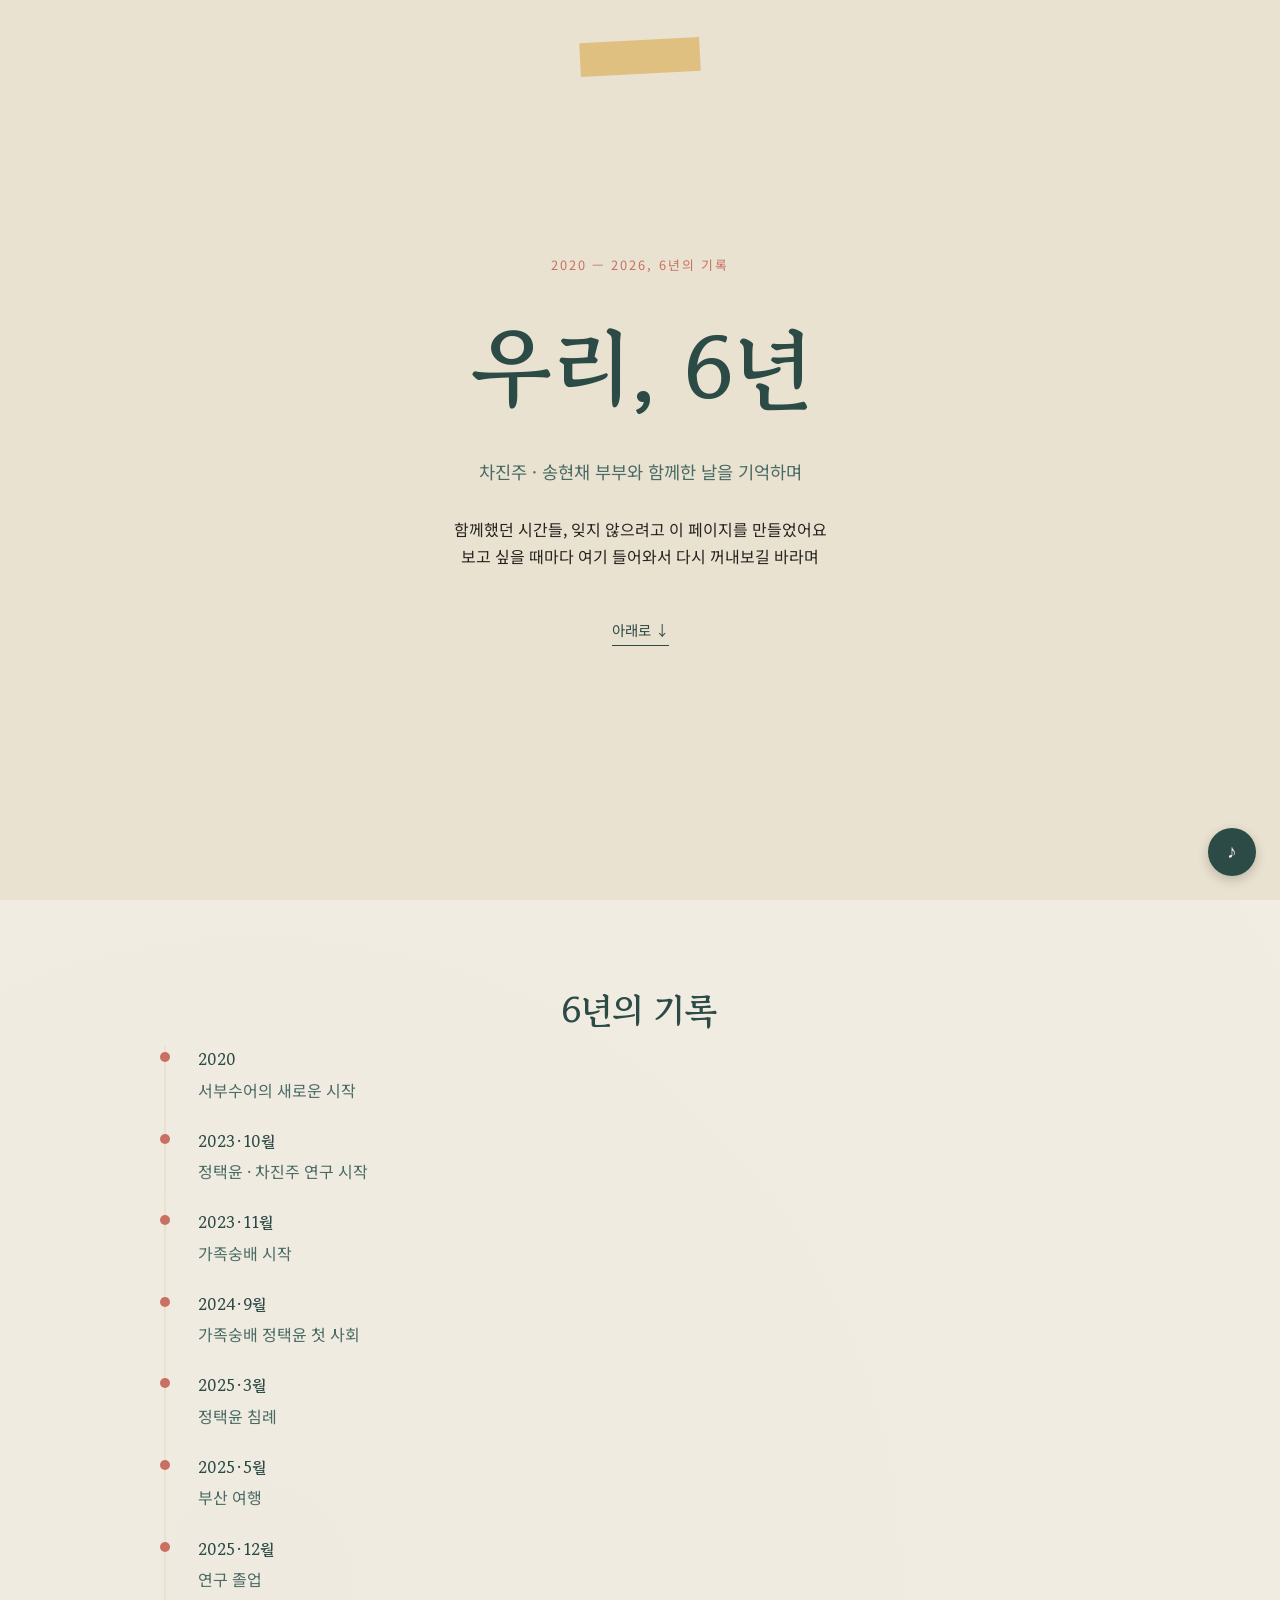
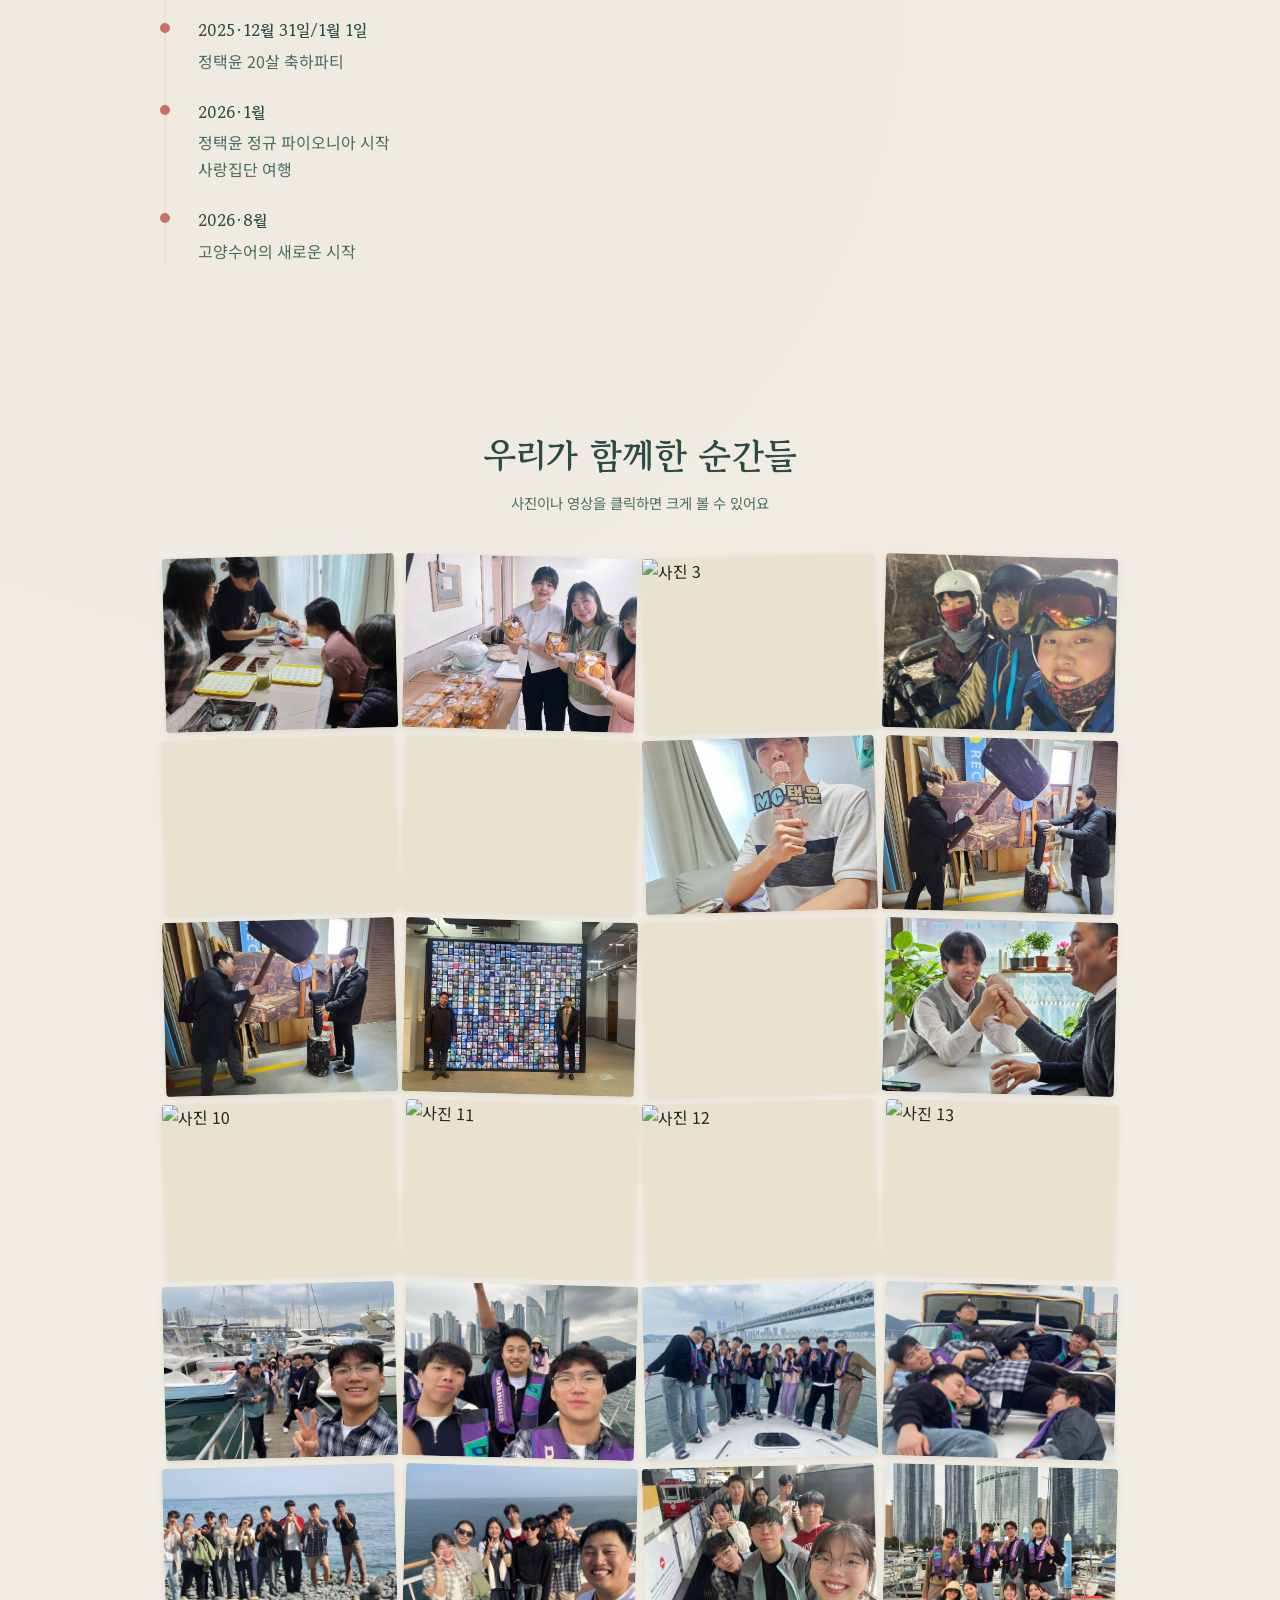
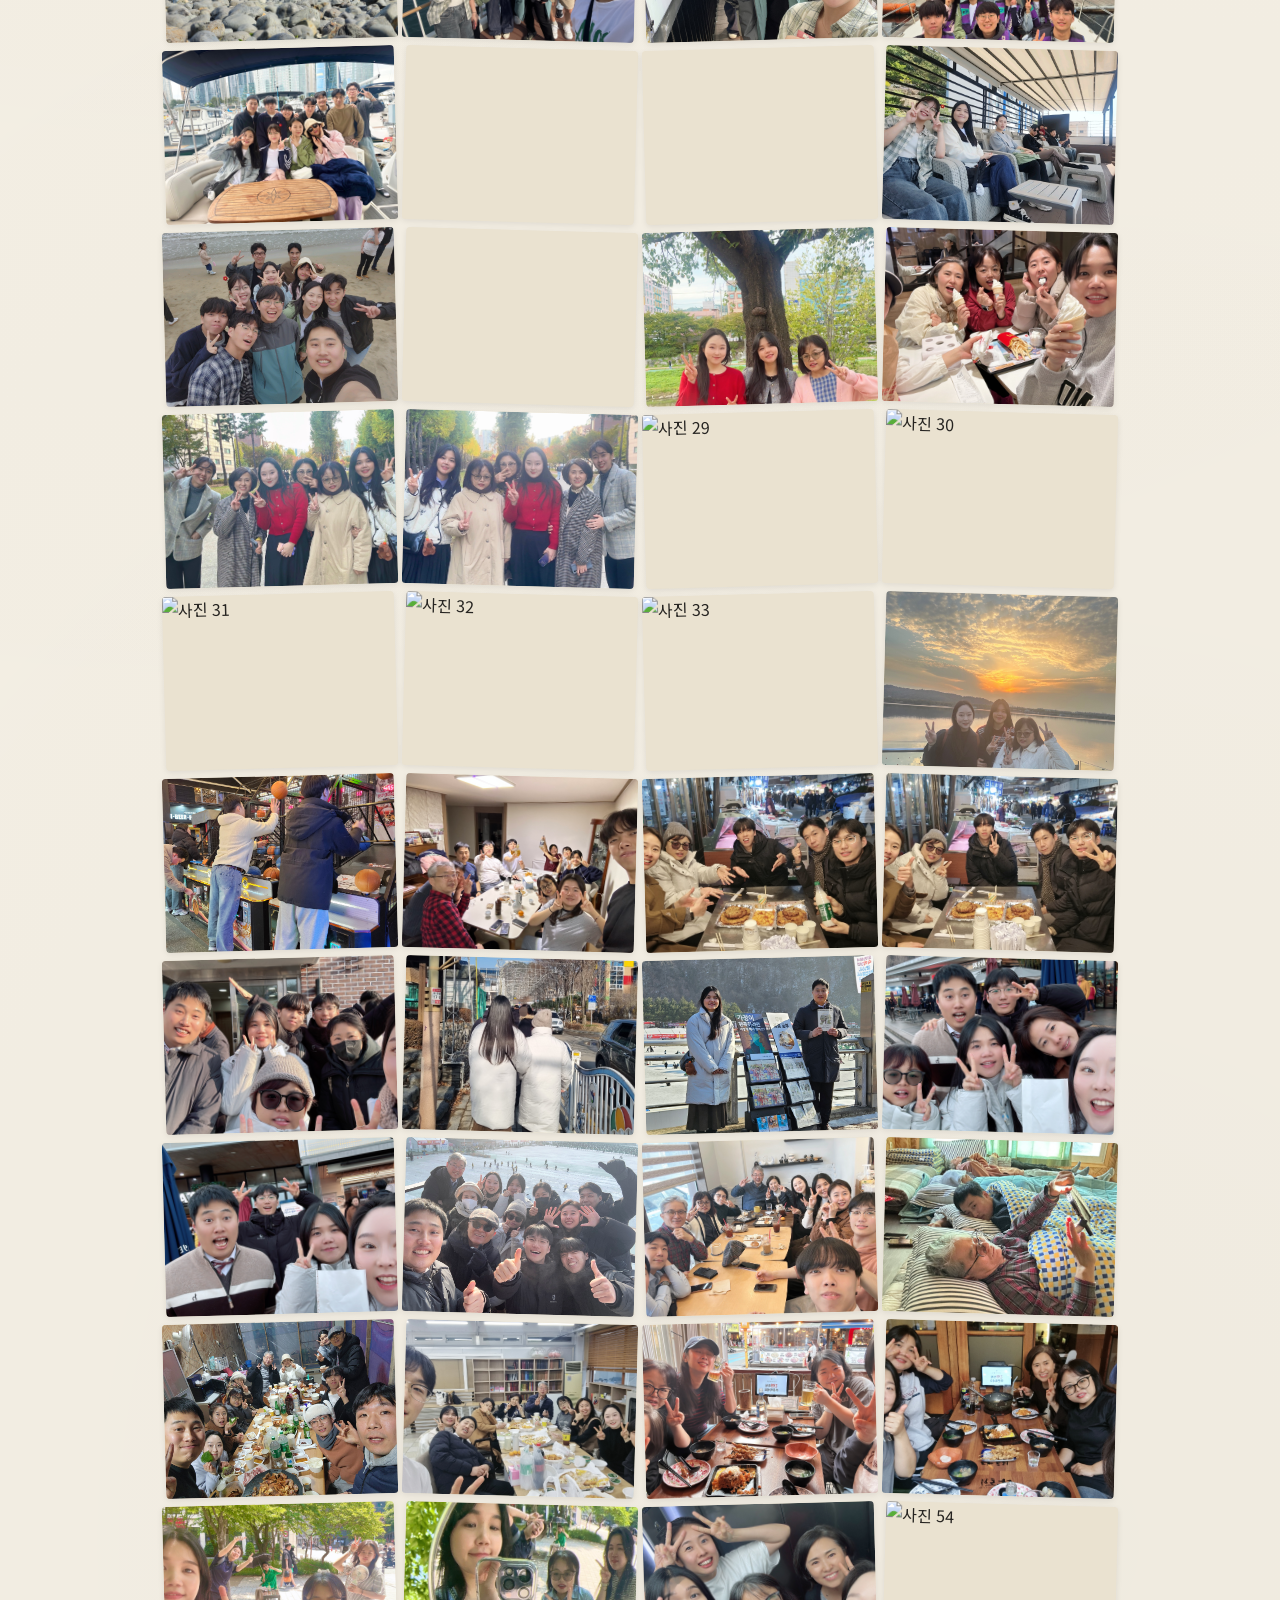
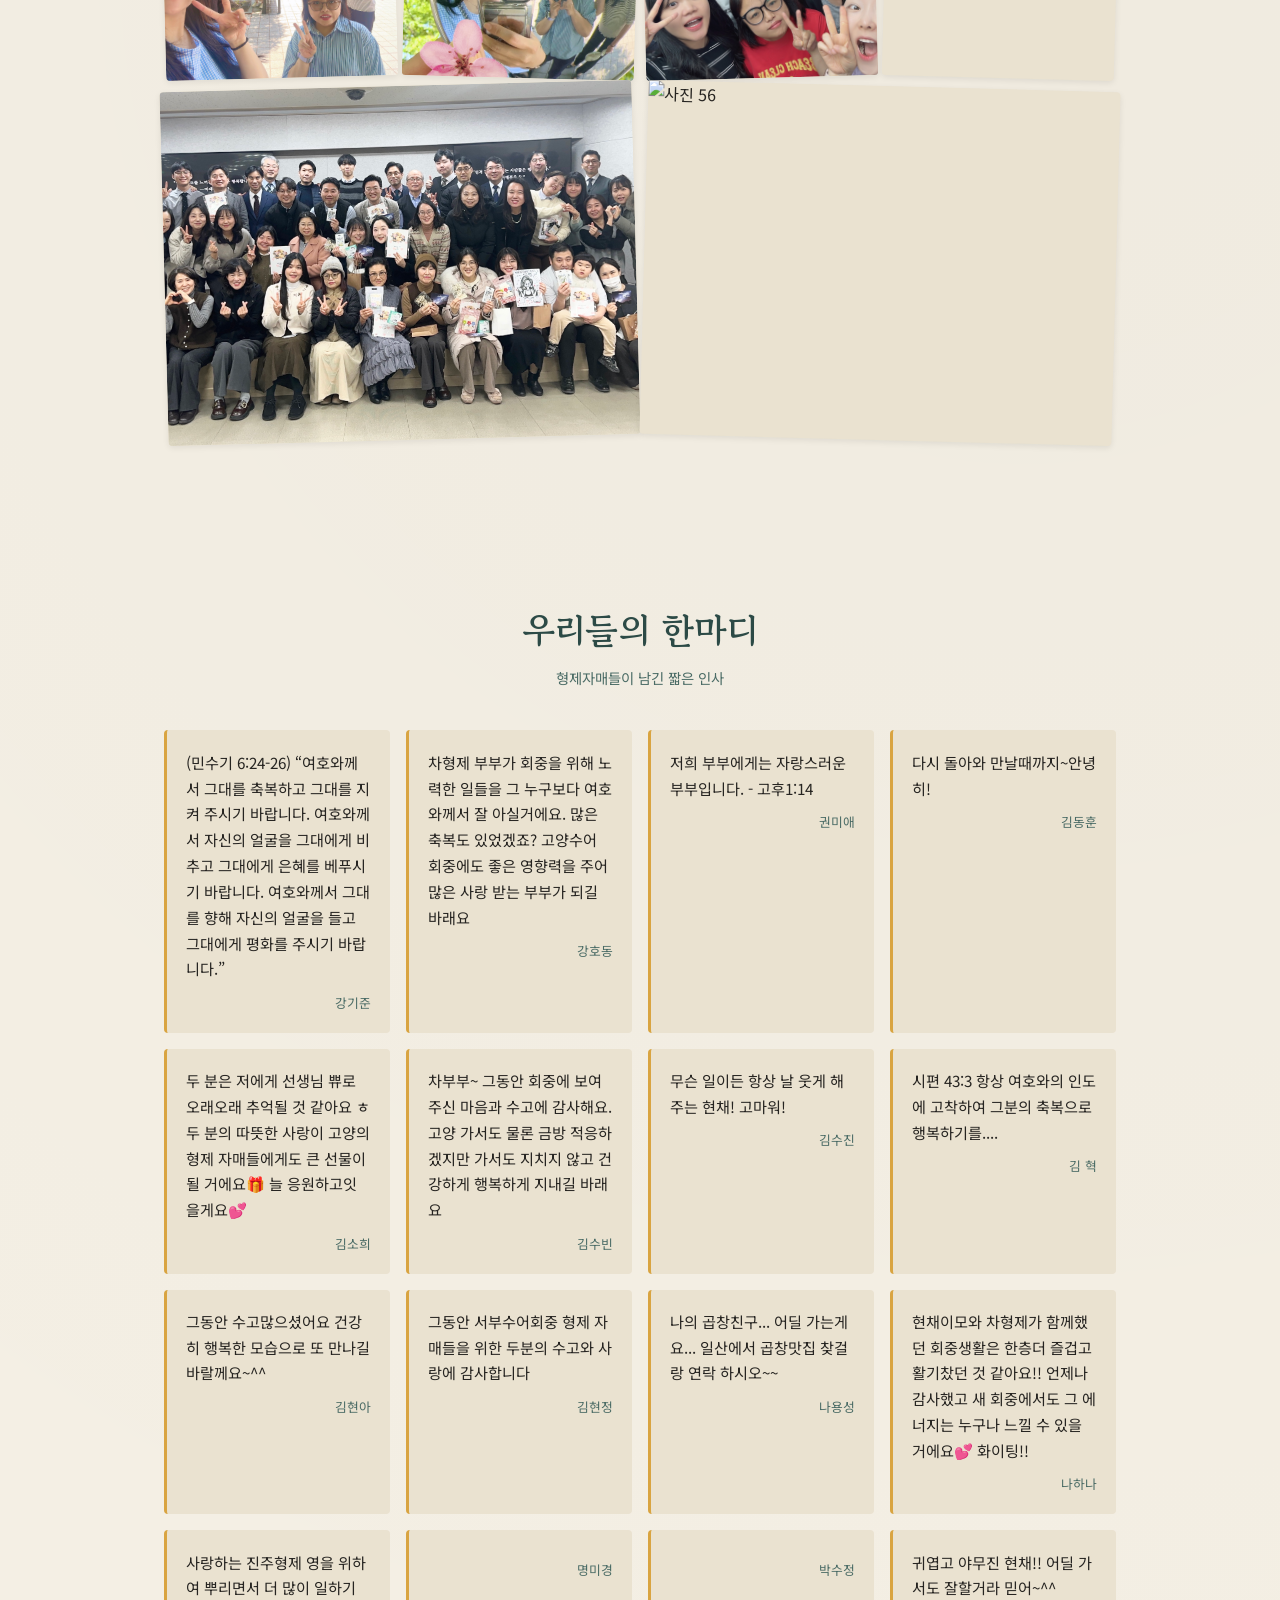
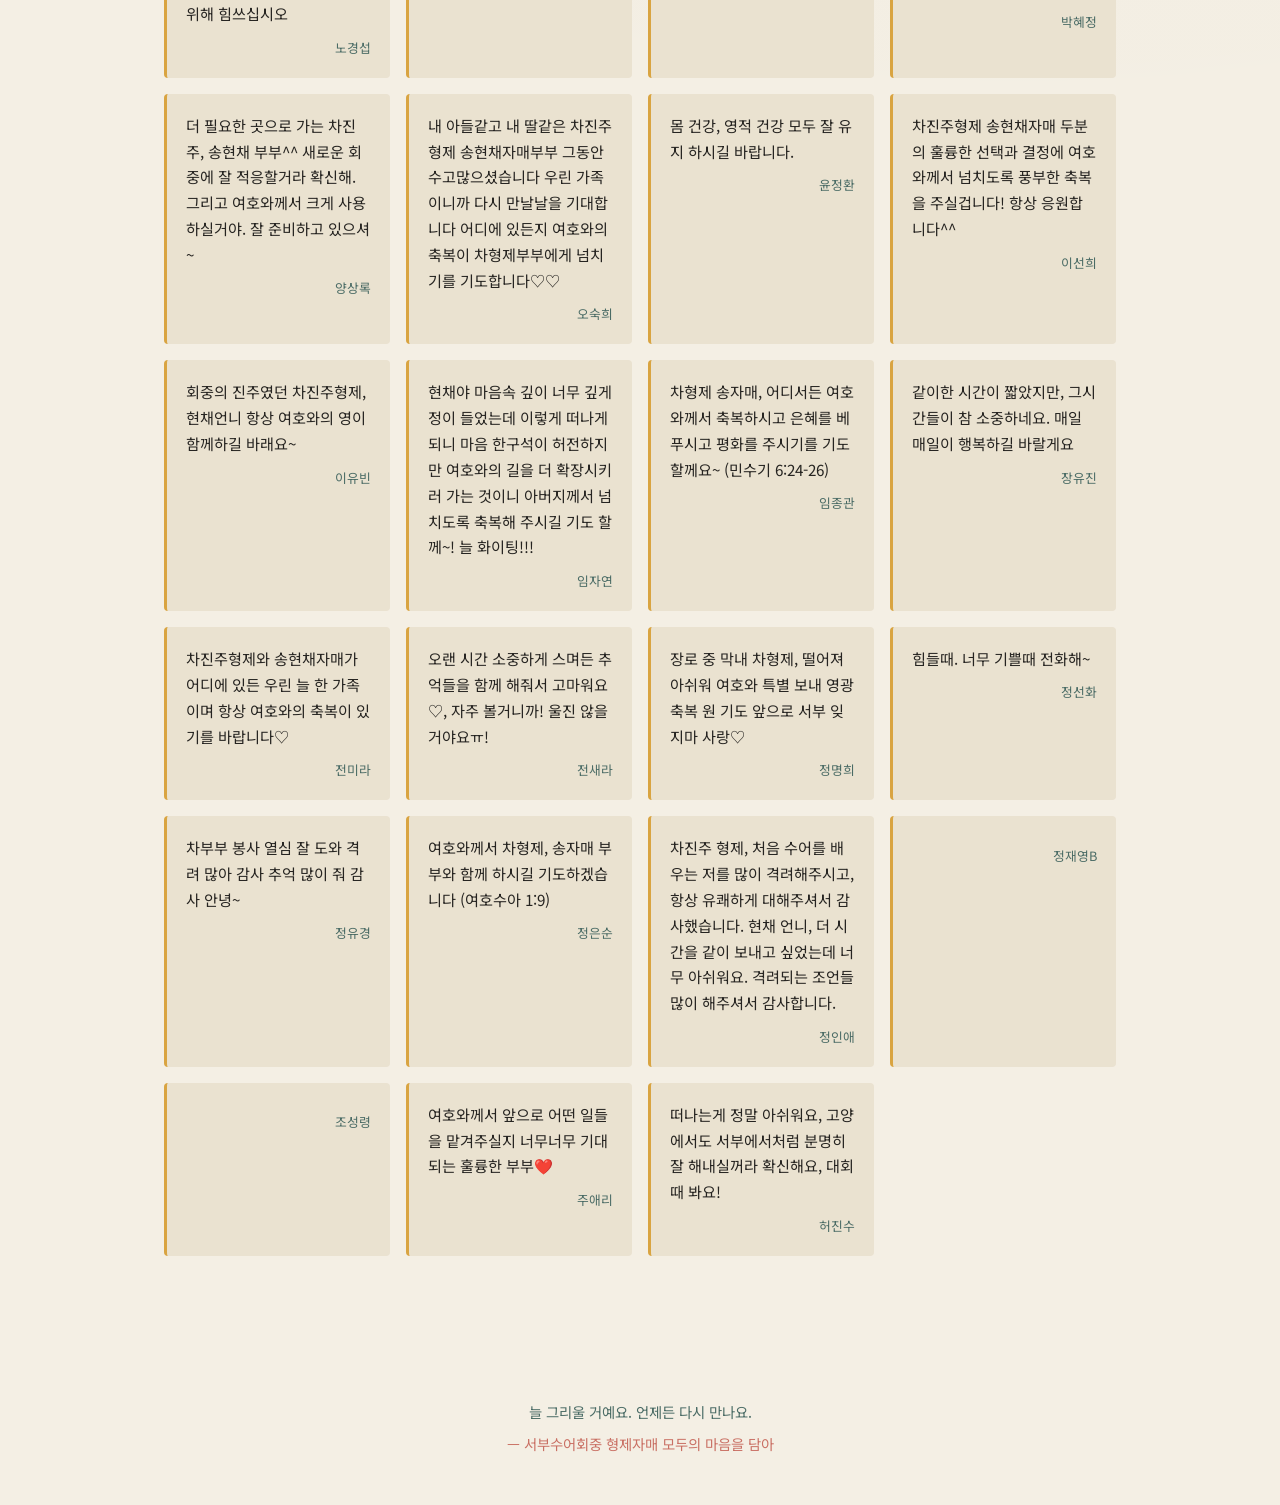
==== commit 794ae29d: "연도 수정 2018 -> 2020" ====
--- a/index.html
+++ b/index.html
@@ -25,7 +25,7 @@
   <!-- ===== 1. HERO ===== -->
   <header class="hero">
     <div class="hero-tape"></div>
-    <p class="hero-eyebrow">2018 — 2026, 6년의 기록</p>
+    <p class="hero-eyebrow">2020 — 2026, 6년의 기록</p>
     <h1 class="hero-title">우리, 6년</h1>
     <p class="hero-subtitle">차진주 · 송현채 부부와 함께한 날을 기억하며</p>
     <p class="hero-desc">
@@ -40,7 +40,7 @@
     <h2 class="section-title">6년의 기록</h2>
     <div class="timeline-track">
       <div class="timeline-item">
-        <span class="timeline-year">2018</span>
+        <span class="timeline-year">2020</span>
         <p class="timeline-text">서부수어의 새로운 시작</p>
       </div>
       <div class="timeline-item">
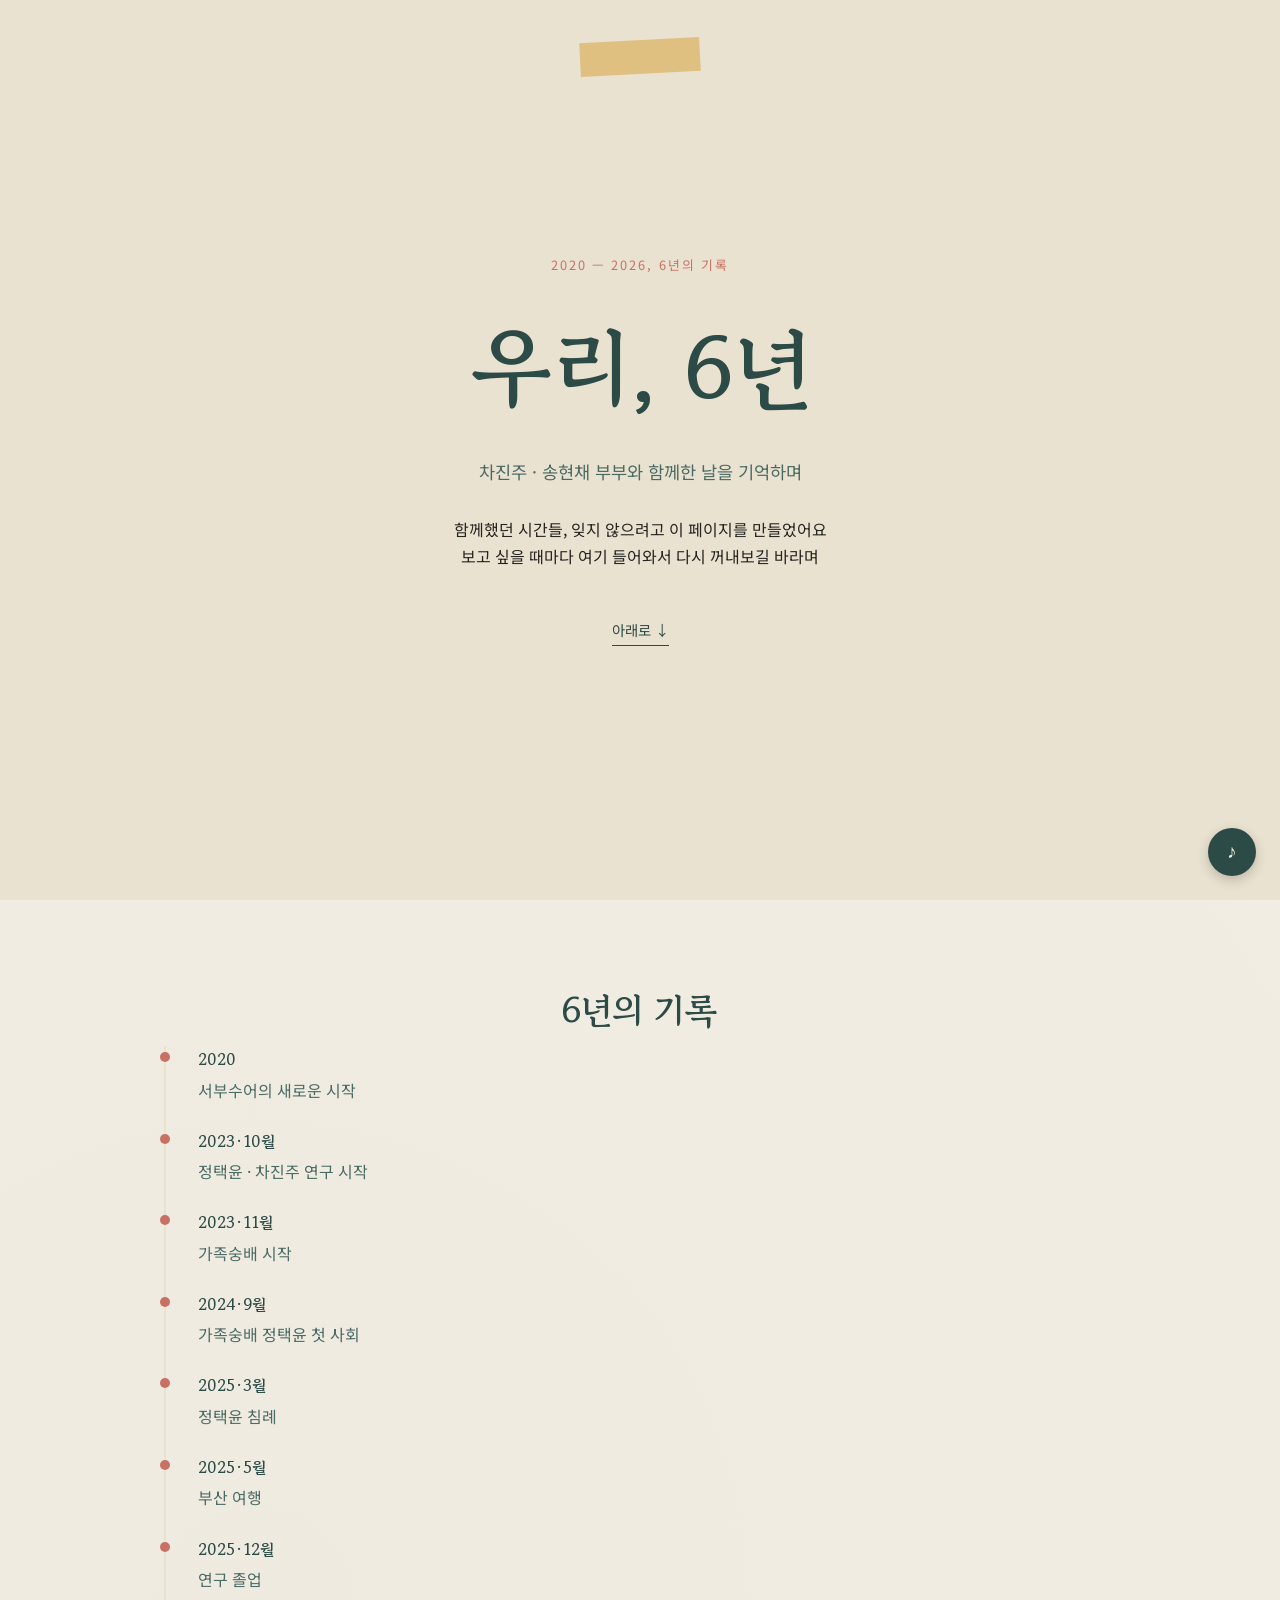
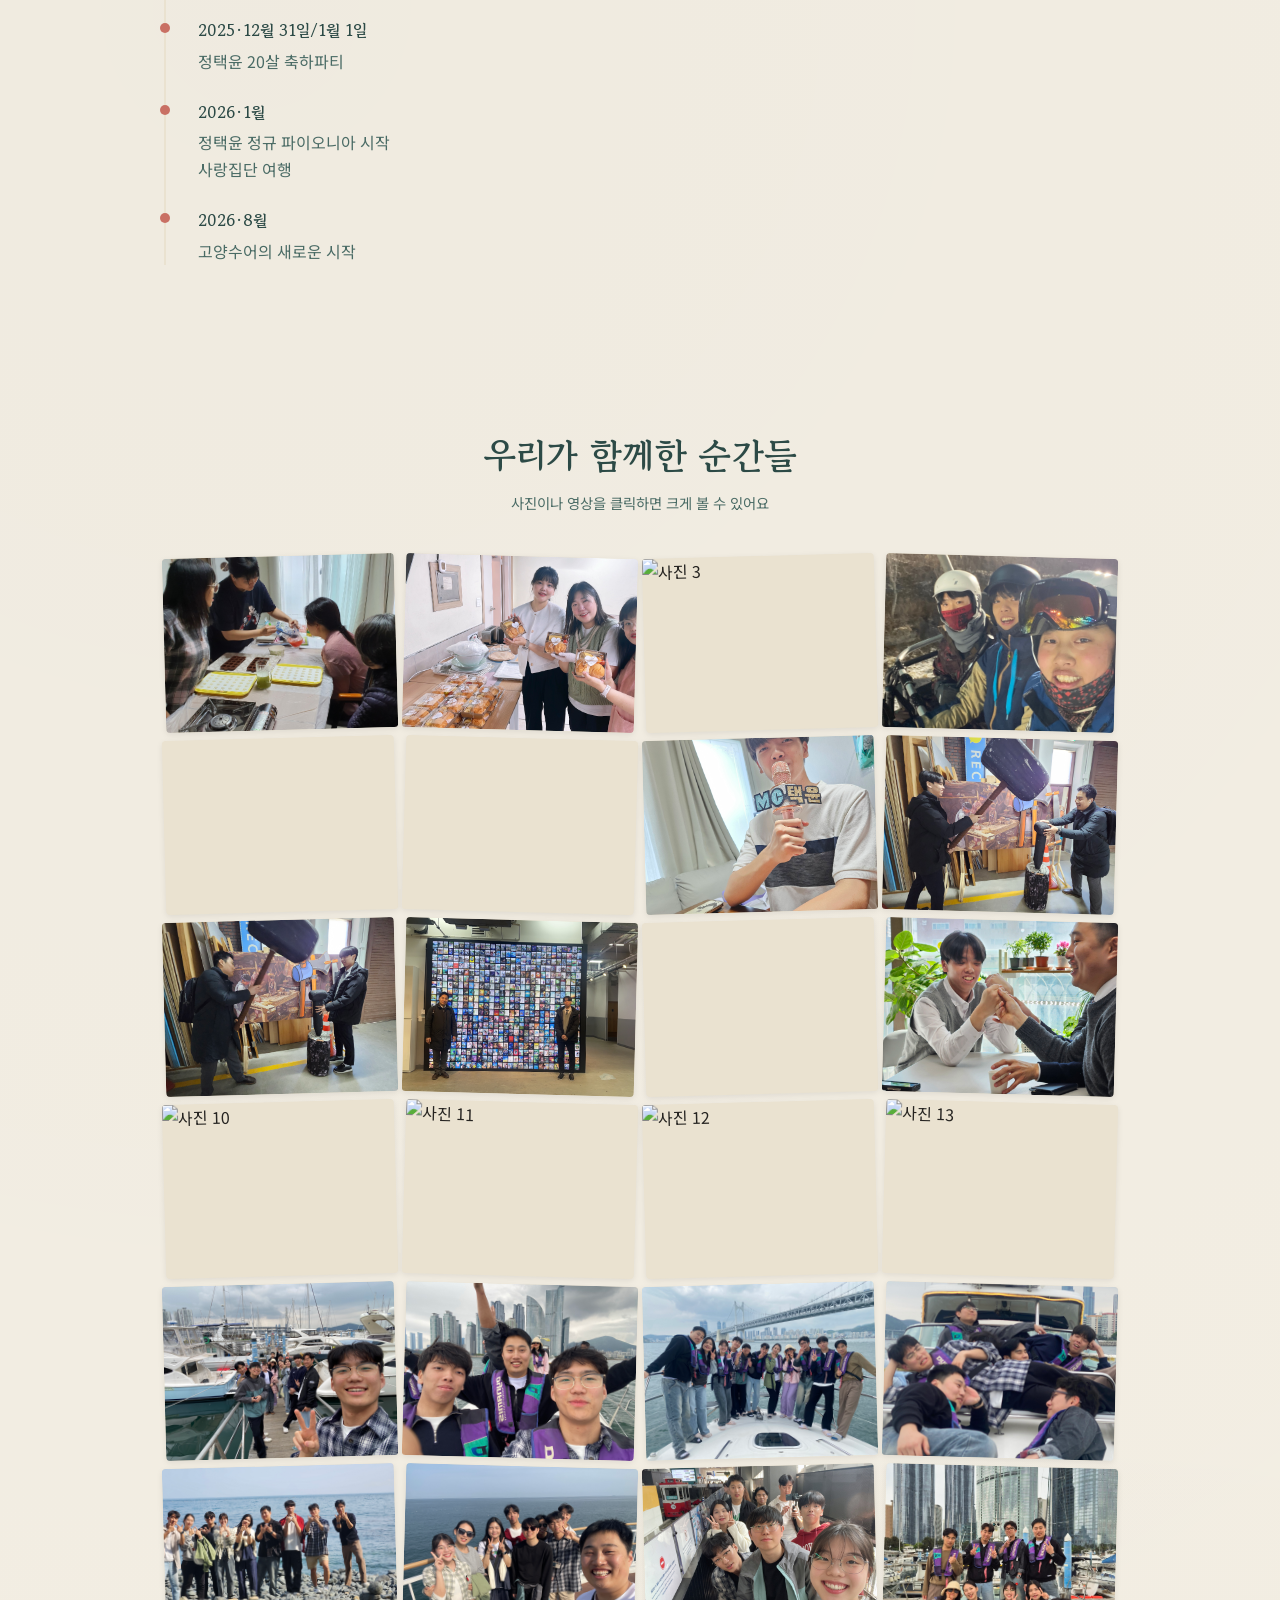
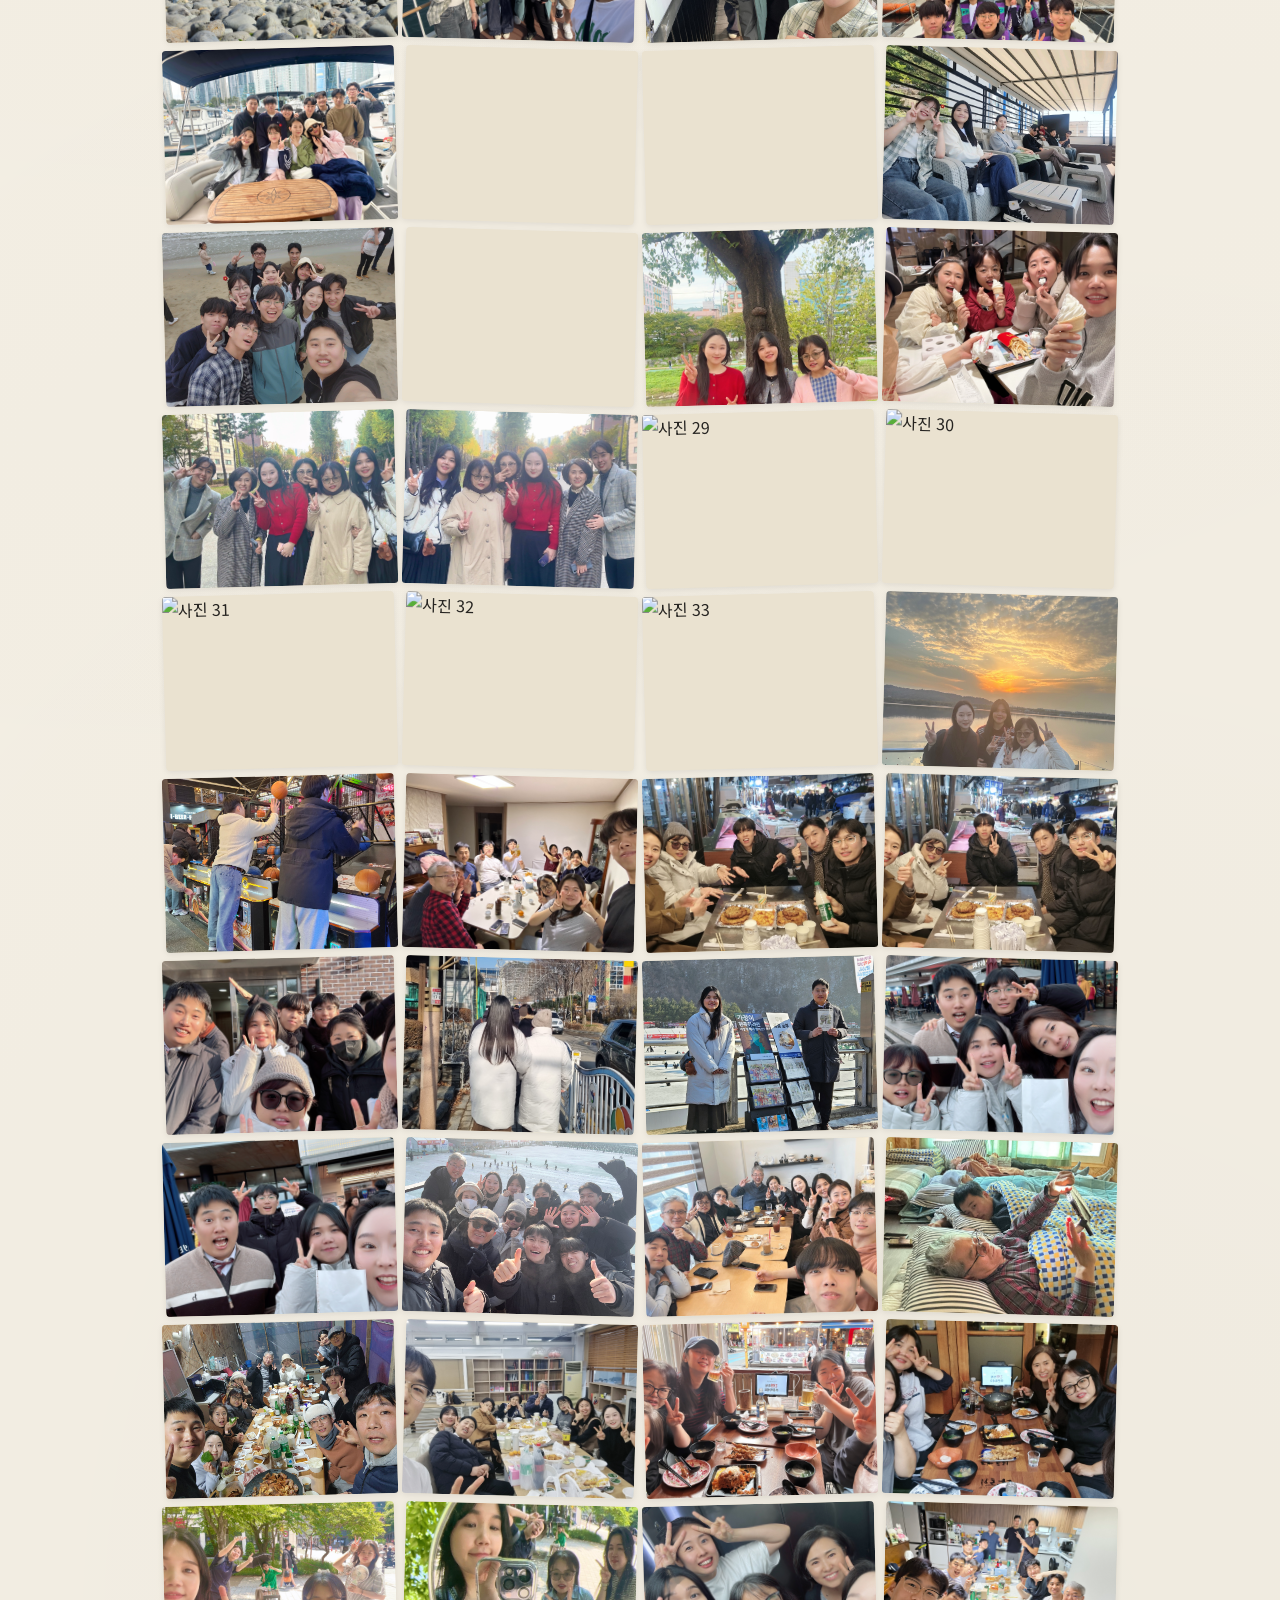
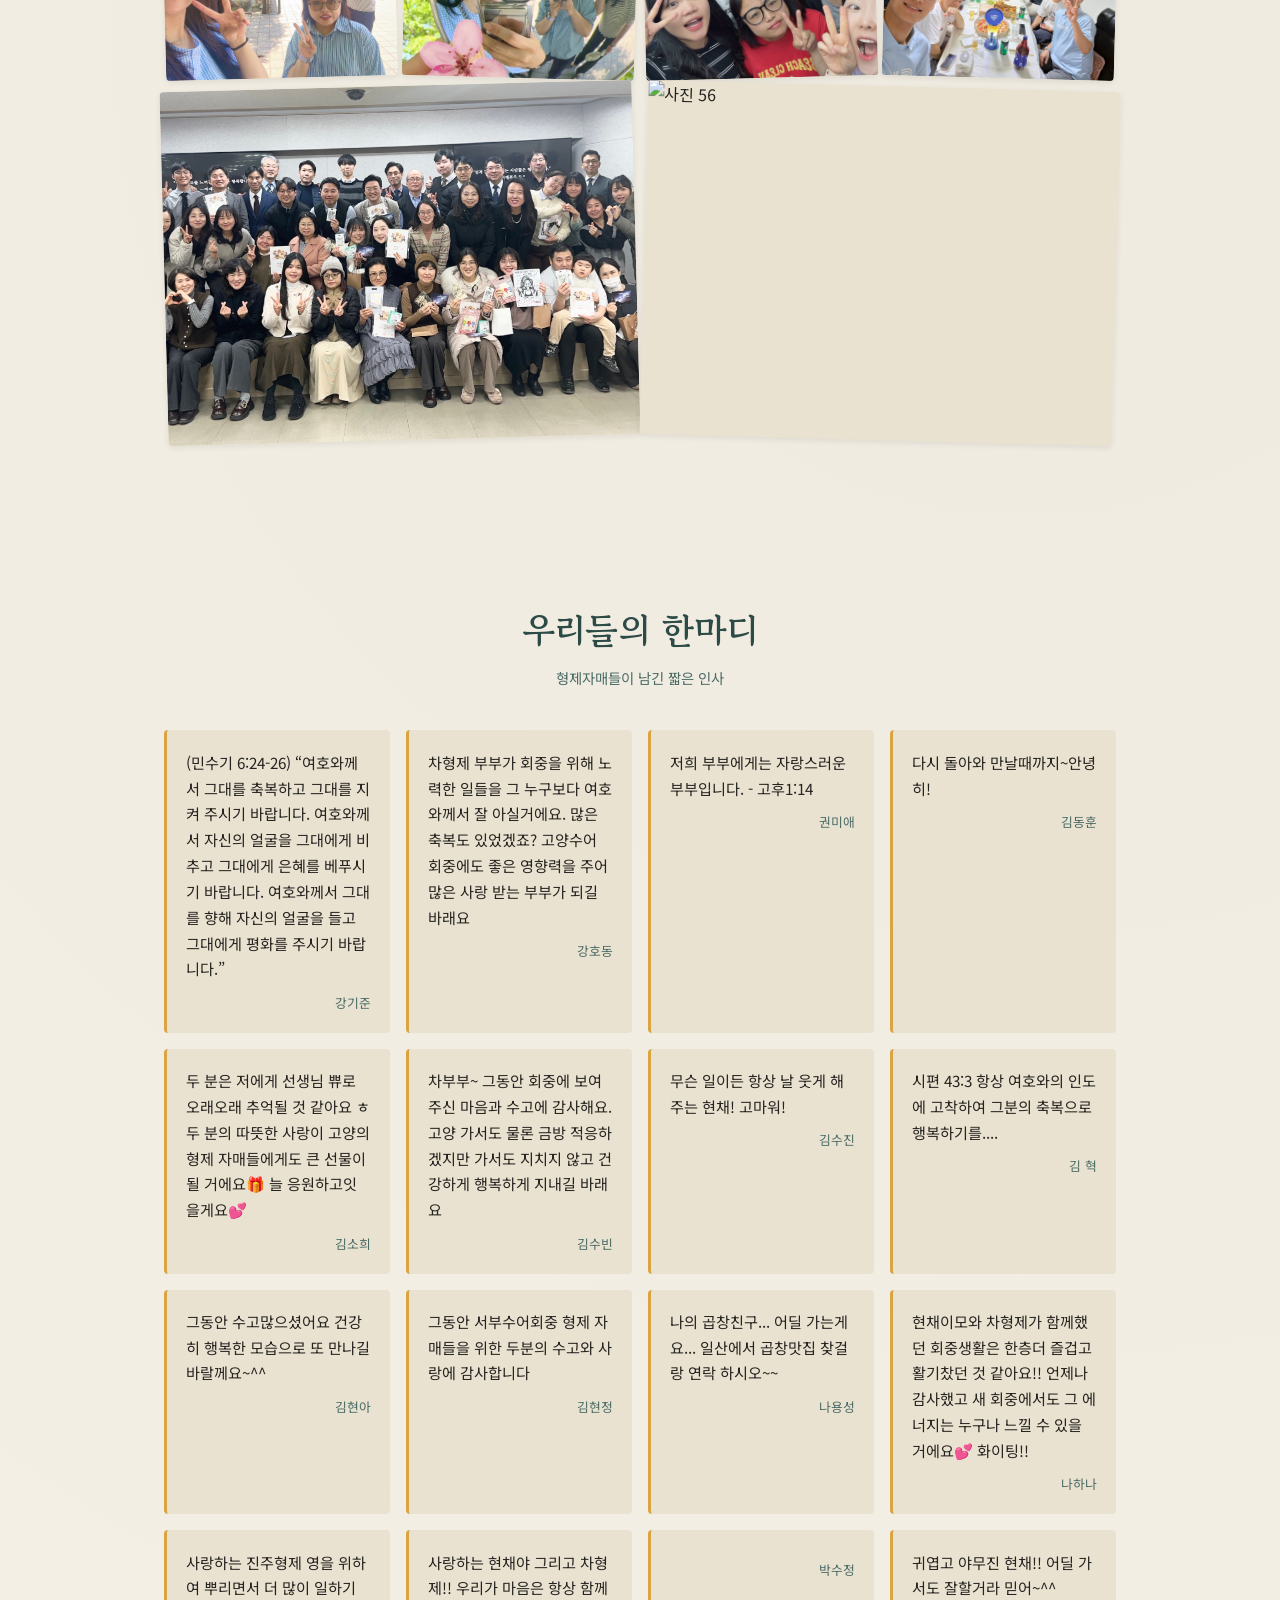
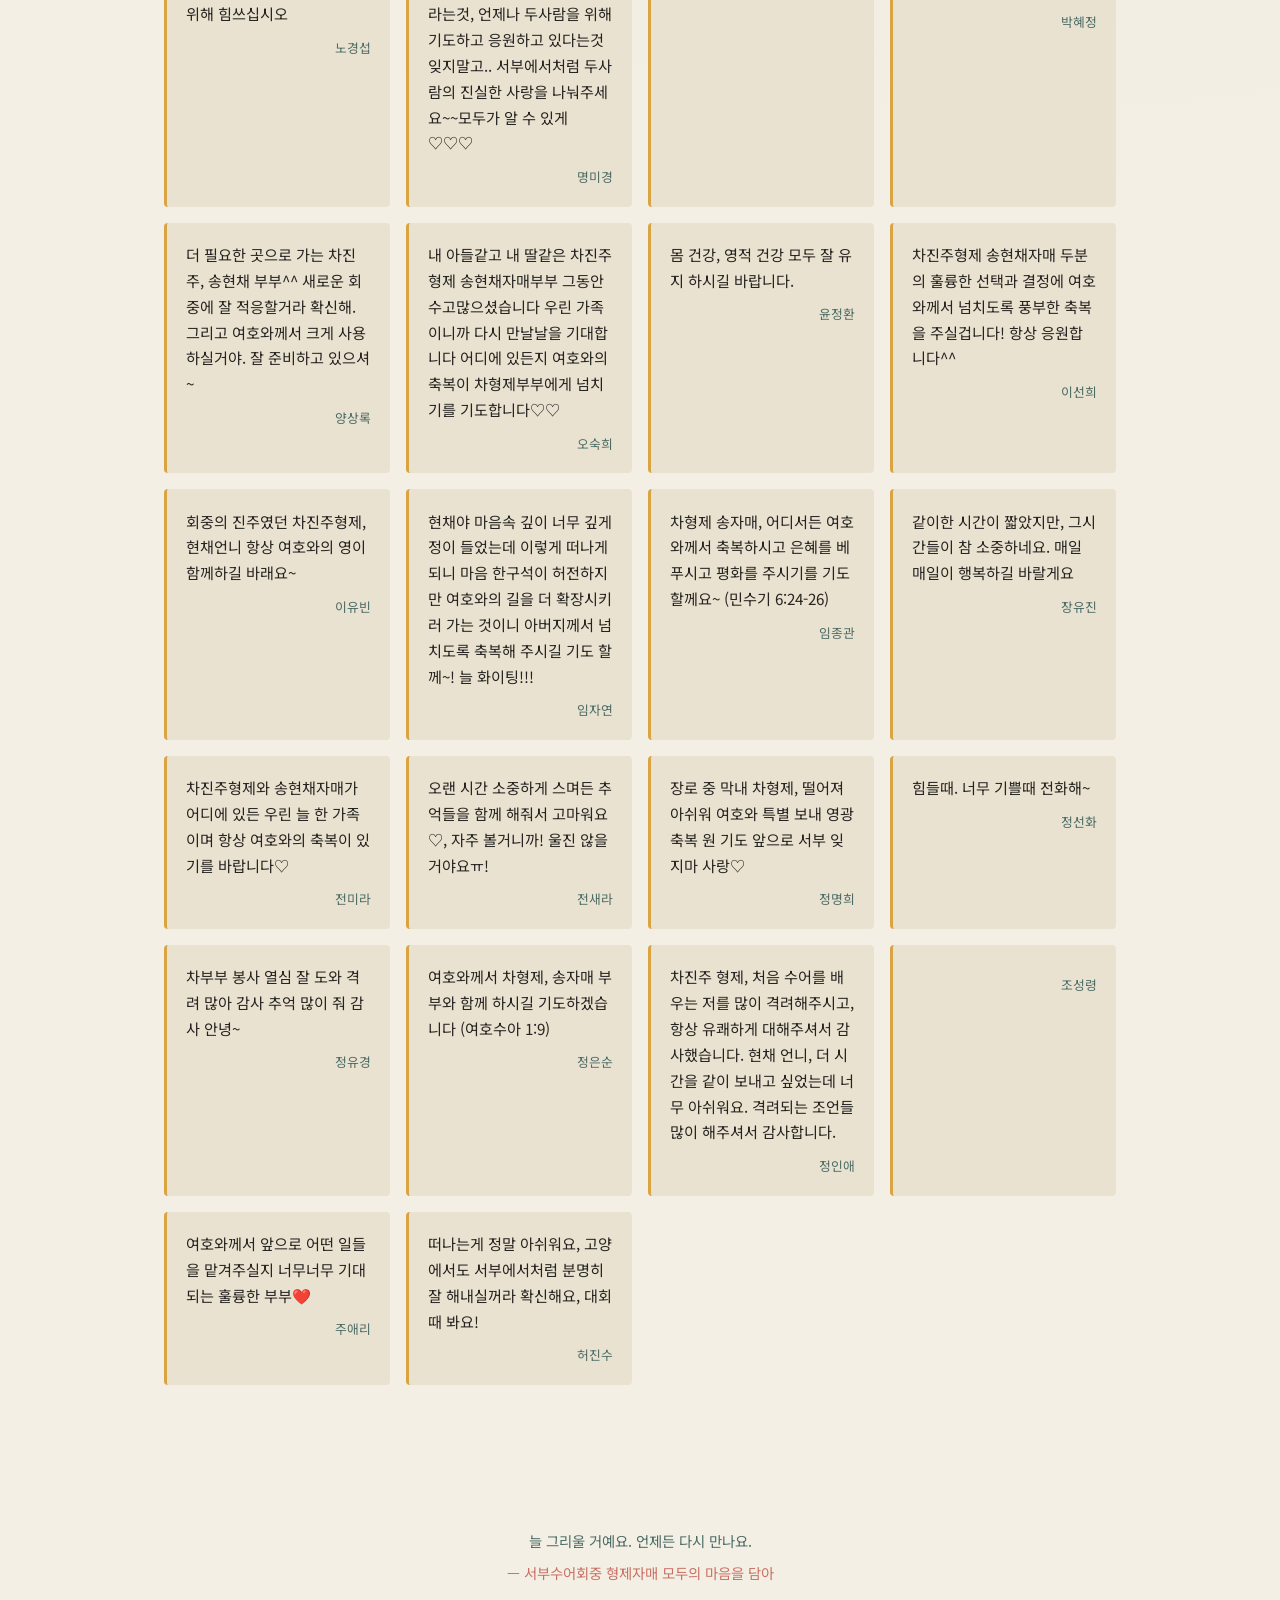
==== commit 5f95b228: "사진 추가 22_260801" ====
--- a/index.html
+++ b/index.html
@@ -29,8 +29,8 @@
     <h1 class="hero-title">우리, 6년</h1>
     <p class="hero-subtitle">차진주 · 송현채 부부와 함께한 날을 기억하며</p>
     <p class="hero-desc">
-      함께했던 시간들, 잊지 않으려고 이 페이지를 만들었어요<br>
-      보고 싶을 때마다 여기 들어와서 다시 꺼내보길 바라며
+      함께했던 시간들, <br class="mb-br">잊지 않으려고 이 페이지를 만들었어요<br>
+      보고 싶을 때마다 여기 들어와서 <br class="mb-br">다시 꺼내보길 바라며
     </p>
     <a href="#gallery" class="hero-scroll" id="scrollBtn">아래로 ↓</a>
   </header>
@@ -147,7 +147,7 @@
       <figure class="photo-card"><img src="images/K1_260516_1.jpg" alt="사진 51" loading="lazy"></figure>
       <figure class="photo-card"><img src="images/L1_260516_2.jpg" alt="사진 52" loading="lazy"></figure>
       <figure class="photo-card"><img src="images/M1_260716.jpg" alt="사진 53" loading="lazy"></figure>
-      <figure class="photo-card"><img src="images/heart.png" alt="사진 54" loading="lazy"></figure>
+      <figure class="photo-card"><img src="images/22_260801.jpg" alt="사진 54" loading="lazy"></figure>
       <figure class="photo-card"><img src="images/20_260110.JPG" alt="사진 55" loading="lazy"></figure>
       <figure class="photo-card"><img src="images/21_260222.JPG" alt="사진 56" loading="lazy"></figure>
     </div>
--- a/style.css
+++ b/style.css
@@ -289,6 +289,9 @@
   transform: translateY(6px);
 }
 
+.mb-br { display: none; }
+
 @media (max-width: 600px) {
   section { padding: 3.5rem 1.2rem; }
+  .mb-br { display: inline; }
 }
